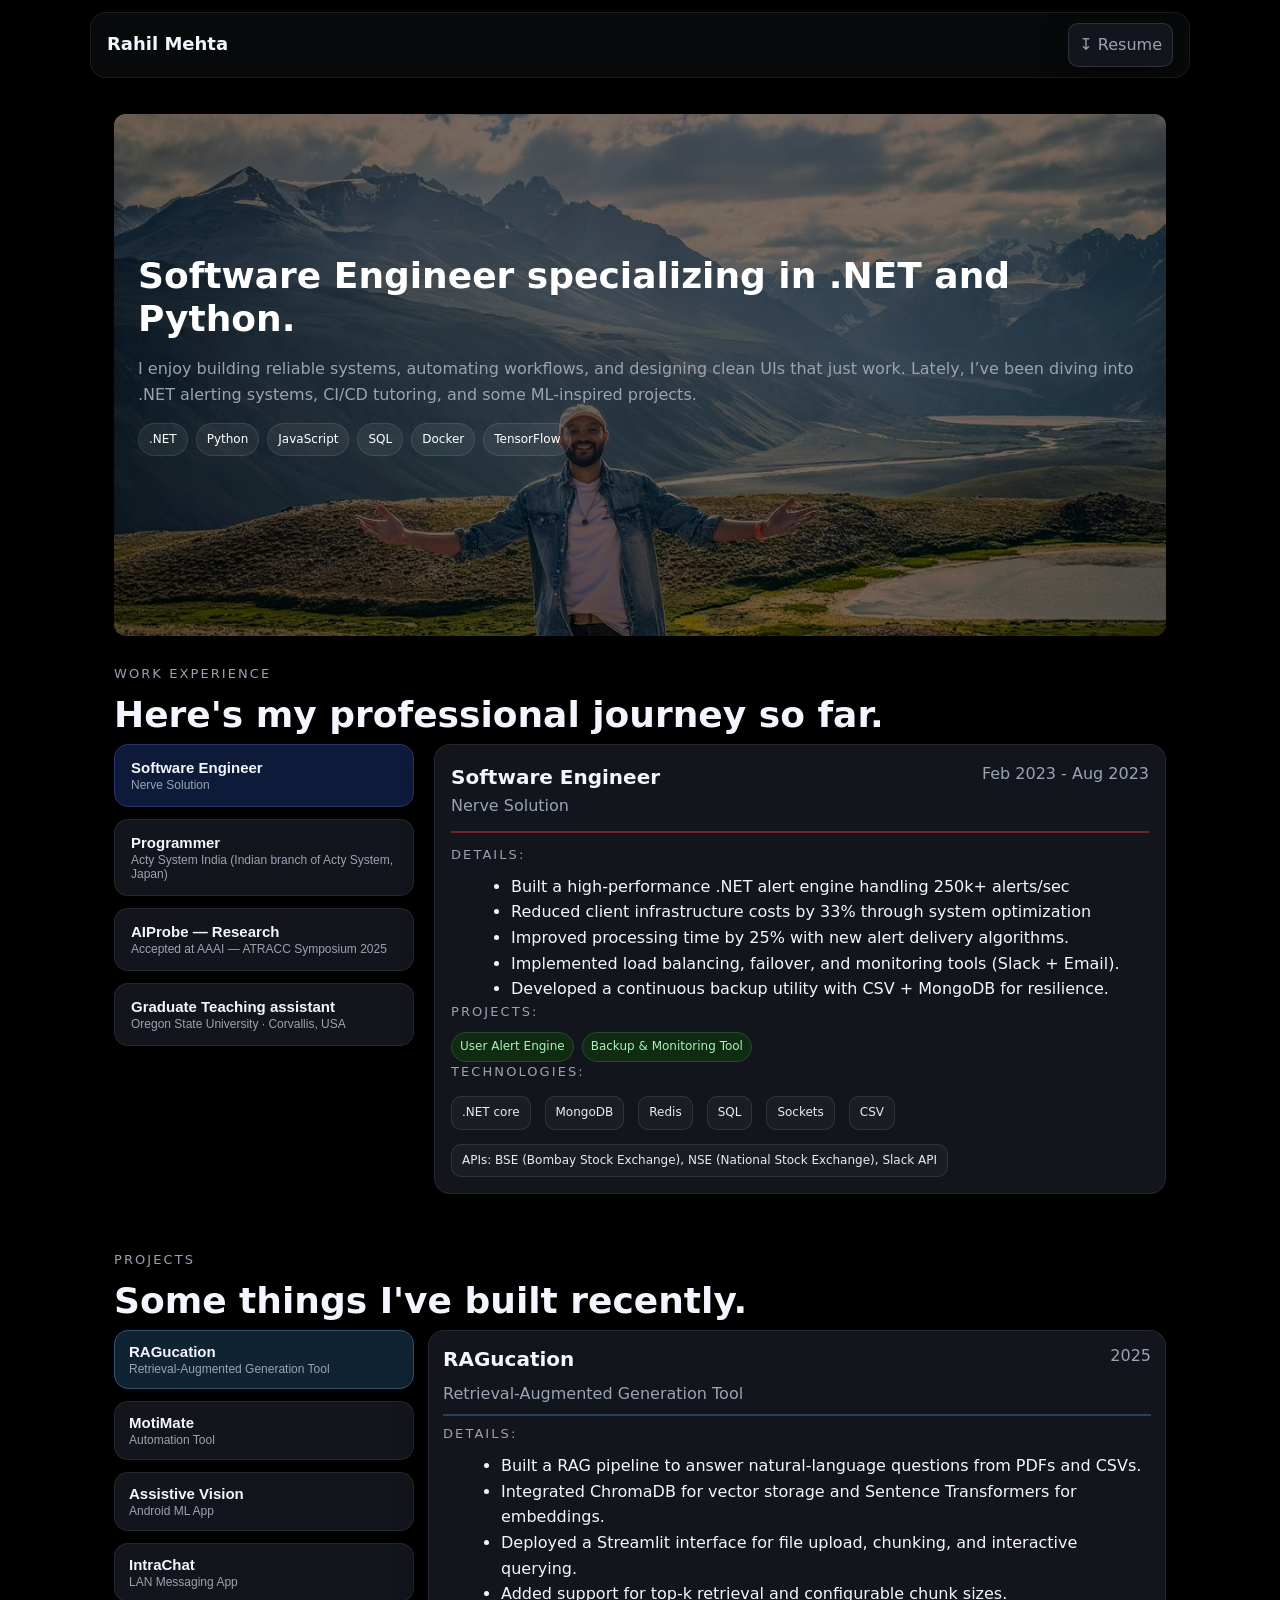
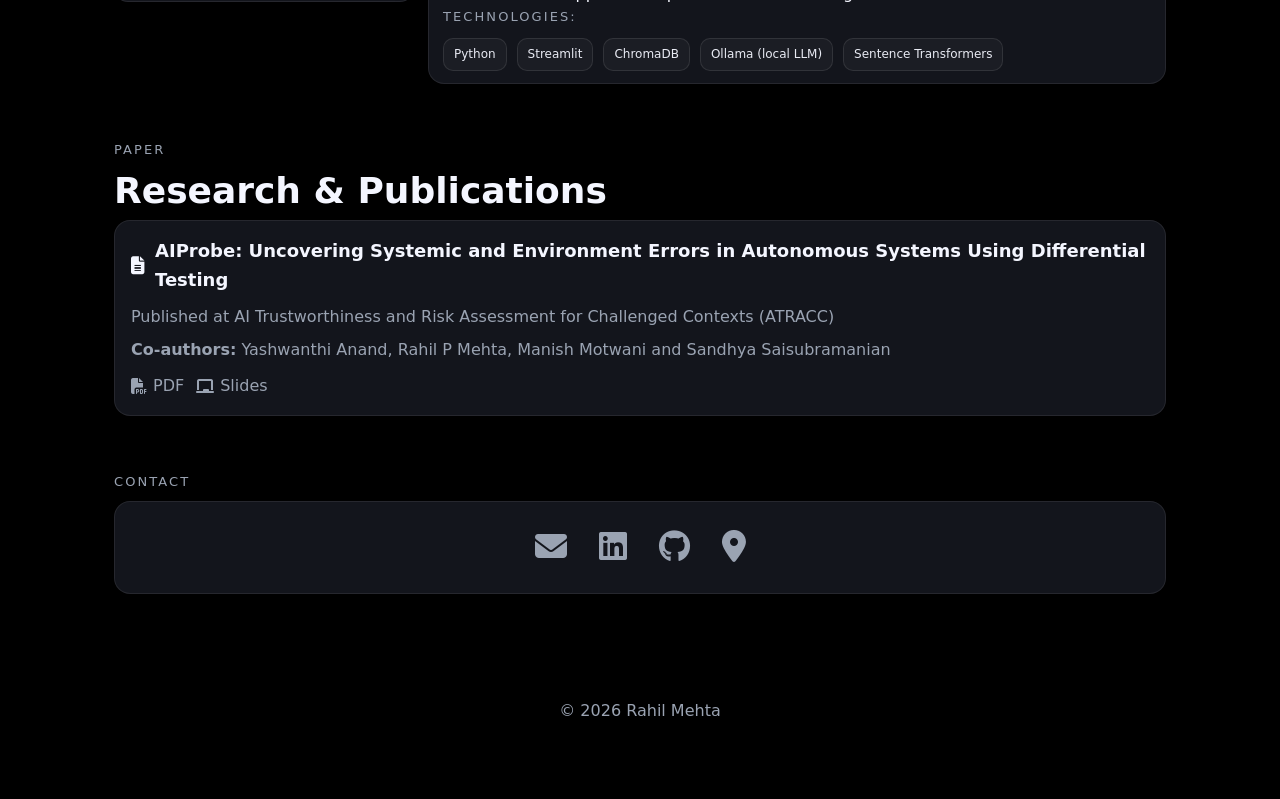
==== index.html @ 11e04810 "initial commit" ====
<!doctype html>
<html lang="en">
<head>
    <meta charset="utf-8" />
    <meta name="viewport" content="width=device-width, initial-scale=1" />
    <title>Rahil Mehta — Portfolio</title>
    <meta name="color-scheme" content="light dark" />
    <link rel="stylesheet" href="styles.css" />
    <link rel="stylesheet" href="https://cdnjs.cloudflare.com/ajax/libs/font-awesome/6.5.0/css/all.min.css">
</head>
<body>
<header class="site-header">
    <nav class="nav wrap">
        <h1 class="logo">Rahil Mehta</h1>
        <div class="spacer"></div>
        <a class="btn" id="resumeBtn" href="#">↧ Resume</a>
    </nav>
</header>

<main class="wrap">

    <section id="about" class="section hero-bg">
        <div class="overlay"></div>
        <div class="about">
            <h2 class="h2">Software Engineer specializing in .NET and Python.</h2>
            <p class="muted">I enjoy building reliable systems, automating workflows, and designing clean UIs that just work. Lately, I’ve been diving into .NET alerting systems, CI/CD tutoring, and some ML-inspired projects.</p>
            <div class="chips">
                <span class="chip">.NET</span>
                <span class="chip">Python</span>
                <span class="chip">JavaScript</span>
                <span class="chip">SQL</span><span class="chip">Docker</span><span class="chip">TensorFlow</span>
            </div>
        </div>
    </section>

    <!-- Experience -->
    <section id="experience" class="section">
        <p class="eyebrow">Work Experience</p>
        <h2 class="h2">Here's my professional journey so far.</h2>
        <div class="xp-layout">
            <aside class="xp-list" id="xpList"></aside>
            <article class="xp-detail card" id="xpDetail"></article>
        </div>
    </section>

    <!-- Projects -->
    <section id="projects" class="section">
        <p class="eyebrow">Projects</p>
        <h2 class="h2">Some things I've built recently.</h2>
        <div class="xp-layout">
            <aside class="xp-list" id="projList"></aside>
            <article class="xp-detail card" id="projDetail"></article>
        </div>
    </section>

    <!-- Contact -->
    <section id="paper" class="section">
        <p class="eyebrow">Paper</p>
        <h2 class="h2">Research & Publications</h2>

        <div class="card paper-list">
            <div class="paper-item">
                <h3 class="paper-title">
                    <i class="fa-solid fa-file-lines"></i>
                    AIProbe: Uncovering Systemic and Environment Errors in Autonomous Systems Using Differential Testing
                </h3>
                <p class="muted">
                    Published at AI Trustworthiness and Risk Assessment for Challenged Contexts (ATRACC)
                </p>
                <p class="muted">
                    <strong>Co-authors:</strong> Yashwanthi Anand, Rahil P Mehta, Manish Motwani and Sandhya Saisubramanian
                </p>
                <div class="paper-links">
                    <a href="" target="_blank" class="paper-link">
                        <i class="fa-solid fa-file-pdf"></i> PDF
                    </a>
                    <a href="" target="_blank" class="paper-link">
                        <i class="fa-solid fa-chalkboard"></i> Slides
                    </a>
                </div>
            </div>
        </div>
    </section>
    <section id="contact" class="section">
        <p class="eyebrow">Contact</p>
        <div class="card contact-icons">
            <a href="mailto:Rahilmehta24@hotmail.com" class="contact-icon email" target="_blank">
                <i class="fa-solid fa-envelope"></i>
            </a>
            <a href="https://www.linkedin.com/in/Mehta-Rahil" class="contact-icon linkedin" target="_blank" rel="noreferrer">
                <i class="fa-brands fa-linkedin"></i>
            </a>
            <a href="https://github.com/Karma-Yogi-Rahil" class="contact-icon github" target="_blank" rel="noreferrer">
                <i class="fa-brands fa-github"></i>
            </a>
            <span class="contact-icon location">
      <i class="fa-solid fa-location-dot"></i>
    </span>
        </div>
    </section>
</main>

<footer class="site-footer">
    <p>© <span id="year"></span> Rahil Mehta</p>
</footer>

<script src="app.js"></script>
</body>
</html>
---- styles.css ----
:root {
    --bg: #0b0c0f;
    --panel: #13151c;
    --soft: #0f1117;
    --ink: #f4f6ff;
    --muted: #9aa3b2;
    --accent: #4f7cff;
    --ring: rgba(79,124,255,.35);
    --radius: 16px;
    --shadow: 0 10px 30px rgba(0,0,0,.35);
    --maxw: 1100px;
}

* { box-sizing: border-box; }
html, body { height: 100%; }

body {
    margin: 0;
    font: 16px/1.6 system-ui, -apple-system, Segoe UI, Roboto, Ubuntu, Cantarell, Noto Sans, sans-serif;
    color: var(--ink);
    background: #000;
}

.wrap { max-width: var(--maxw); margin: 0 auto; padding: 24px; }

.site-header {
    position: sticky;
    top: 0;
    z-index: 50;
    backdrop-filter: blur(8px);

    background: rgba(11,12,15,0.75);
    border: 1px solid rgba(255,255,255,0.08);
    border-radius: var(--radius);
    max-width: var(--maxw);
    margin: 12px auto;
    box-shadow: 0 6px 20px rgba(0,0,0,0.3);
}
.nav { display: flex; align-items: center; gap: 16px; padding: 10px 16px; }
.logo { margin: 0; font-size: 18px; }
.nav a {
    color: var(--muted);
    text-decoration: none;
    padding: 8px 10px;
    border-radius: 10px;
}
.nav a:hover { background: rgba(255,255,255,.06); color: var(--ink); }
.btn {
    background: var(--panel);
    color: var(--ink);
    border: 1px solid rgba(255,255,255,.12);
    padding: 8px 12px;
    border-radius: 12px;
    box-shadow: var(--shadow);
}
.btn:focus { outline: none; box-shadow: 0 0 0 4px var(--ring); }
.spacer { flex: 1; }


.section { padding: 28px 0; }
.eyebrow {
    letter-spacing: .16em;
    text-transform: uppercase;
    color: var(--muted);
    font-size: 13px;
    margin: 0 0 8px;
}
.h2 { font-size: clamp(24px,4vw,36px); line-height: 1.2; margin: 0 0 8px; }
.muted { color: var(--muted); }


.card {
    background: var(--panel);
    border: 1px solid rgba(255,255,255,.08);
    border-radius: var(--radius);
    box-shadow: var(--shadow);
    padding: 16px;
}
.chips { display: flex; gap: 8px; flex-wrap: wrap; margin-top: 10px; }
.chip {
    font-size: 12px;
    padding: 6px 10px;
    border-radius: 999px;
    background: rgba(255,255,255,.06);
    border: 1px solid rgba(255,255,255,.10);
}


.xp-layout {
    display: grid;
    grid-template-columns: 300px 1fr;
    gap: 20px;
    align-items: start;
}
@media (max-width: 900px) { .xp-layout { grid-template-columns: 1fr; } }

.xp-list { display: flex; flex-direction: column; gap: 12px; }
.xp-item {
    padding: 14px 16px;
    border-radius: 14px;
    background: var(--panel);
    border: 1px solid rgba(255,255,255,.08);
    color: var(--ink);
    text-align: left;
    cursor: pointer;
}
.xp-item:hover { background: #171924; }
.xp-item.active { background: #0e1a3a; border-color: #223869; }
.xp-item h4 { margin: 0 0 2px; font-size: 15px; }
.xp-item .sub { color: var(--muted); font-size: 12px; }

.xp-detail { min-height: 320px; }
.xp-detail .header { display: flex; align-items: flex-start; }
.xp-detail .title { font-size: 20px; margin: 0; }
.xp-detail .meta { margin-left: auto; color: var(--muted); }
.hr { height: 2px; background: #9d2b2b; margin: 12px 0; opacity: .7; }

ul.tight { margin: 8px 0 0 20px; }
.badges { display: flex; gap: 8px; flex-wrap: wrap; margin-top: 10px; }
.badge {
    font-size: 12px;
    padding: 4px 8px;
    border-radius: 999px;
    background: #0f2b11;
    color: #a9f3b4;
    border: 1px solid #284b30;
}
.techs { display: flex; gap: 14px; flex-wrap: wrap; margin-top: 14px; opacity: .95; }
.tech {
    font-size: 12px;
    padding: 6px 10px;
    border-radius: 10px;
    border: 1px solid rgba(255,255,255,.1);
    background: rgba(255,255,255,.04);
}

#projects .xp-item.active { background: #102332; border-color: #29577a; }
#projects .hr { background: #29577a; }


.hero-bg {
    position: relative;
    background: url("img/about.jpeg") center top / cover no-repeat;
    color: #fff;
    border-radius: 12px;
    overflow: hidden;


    padding: 140px 24px 180px;
}


.hero-bg .overlay {
    content: "";
    position: absolute;
    inset: 0;
    background: rgba(0,0,0,0.55);
    z-index: 0;
}
.hero-bg .about,
.hero-bg .about-grid,
.hero-bg .bio { position: relative; z-index: 1; }
.hero-bg::before { background: rgba(0,0,0,0.35); }

.about-grid {
    display: grid;
    gap: 24px;
    align-items: center;
    grid-template-columns: 160px 1fr;
}
@media (max-width: 820px) { .about-grid { grid-template-columns: 1fr; } }

.headshot {
    width: 160px; height: 160px; object-fit: cover;
    border-radius: 20px;
    border: 1px solid rgba(255,255,255,.18);
    box-shadow: 0 12px 30px rgba(0,0,0,.35);
    background: rgba(0,0,0,.2);
}

.site-footer { padding: 36px 24px 60px; text-align: center; color: var(--muted); }

.contact-card p {
    display: flex;
    align-items: center;
    gap: 10px;
    margin: 8px 0;
}

.contact-card i {
    color: var(--accent);
    font-size: 18px;
    width: 22px;
    text-align: center;
}



.contact-icons {
    display: flex;
    justify-content: center;
    gap: 32px;
    padding: 20px;
}

.contact-icon {
    font-size: 32px;
    color: var(--muted);
    transition: color 0.3s ease, transform 0.2s ease;
}

.contact-icon:hover {
    transform: translateY(-4px);
}


.contact-icon.email:hover { color: #fa6c08; }
.contact-icon.linkedin:hover { color: #0a66c2; }
.contact-icon.github:hover { color: #fff; }
.contact-icon.location:hover { color: #ff5252; }


.paper-list {
    display: flex;
    flex-direction: column;
    gap: 20px;
    padding: 20px;
}

.paper-item {
    display: flex;
    flex-direction: column;
    gap: 8px;
}

.paper-title {
    font-size: 18px;
    margin: 0;
    display: flex;
    align-items: center;
    gap: 10px;
}

.paper-links {
    display: flex;
    gap: 16px;
    margin-top: 6px;
}

.paper-link {
    display: flex;
    align-items: center;
    gap: 6px;
    color: var(--muted);
    text-decoration: none;
    transition: color 0.3s ease;
}

.paper-link:hover {
    color: var(--accent);
}
#projects .xp-layout { gap: 14px; }

#projects .xp-detail {
    min-height: unset;
}

#projects .xp-detail.card {
    padding: 12px 14px;
}

#projects .xp-detail .header {
    margin-bottom: 6px;
}

#projects .hr {
    margin: 8px 0;
}

#projects ul.tight {
    margin: 6px 0 0 18px;
}

#projects .techs {
    margin-top: 10px;
    gap: 10px;
}

#projects .badges {
    margin-top: 8px;
    gap: 6px;
}

#projects .xp-item {
    padding: 12px 14px;
}


.paper-list {
    padding: 16px;
    gap: 12px;
}

.paper-item {
    gap: 6px;
}

.paper-title {
    font-size: 18px;
    margin: 0 0 4px 0;
}

.paper-item p {
    margin: 2px 0;
    line-height: 1.4;
}

.paper-links {
    margin-top: 4px;
    gap: 12px;
}
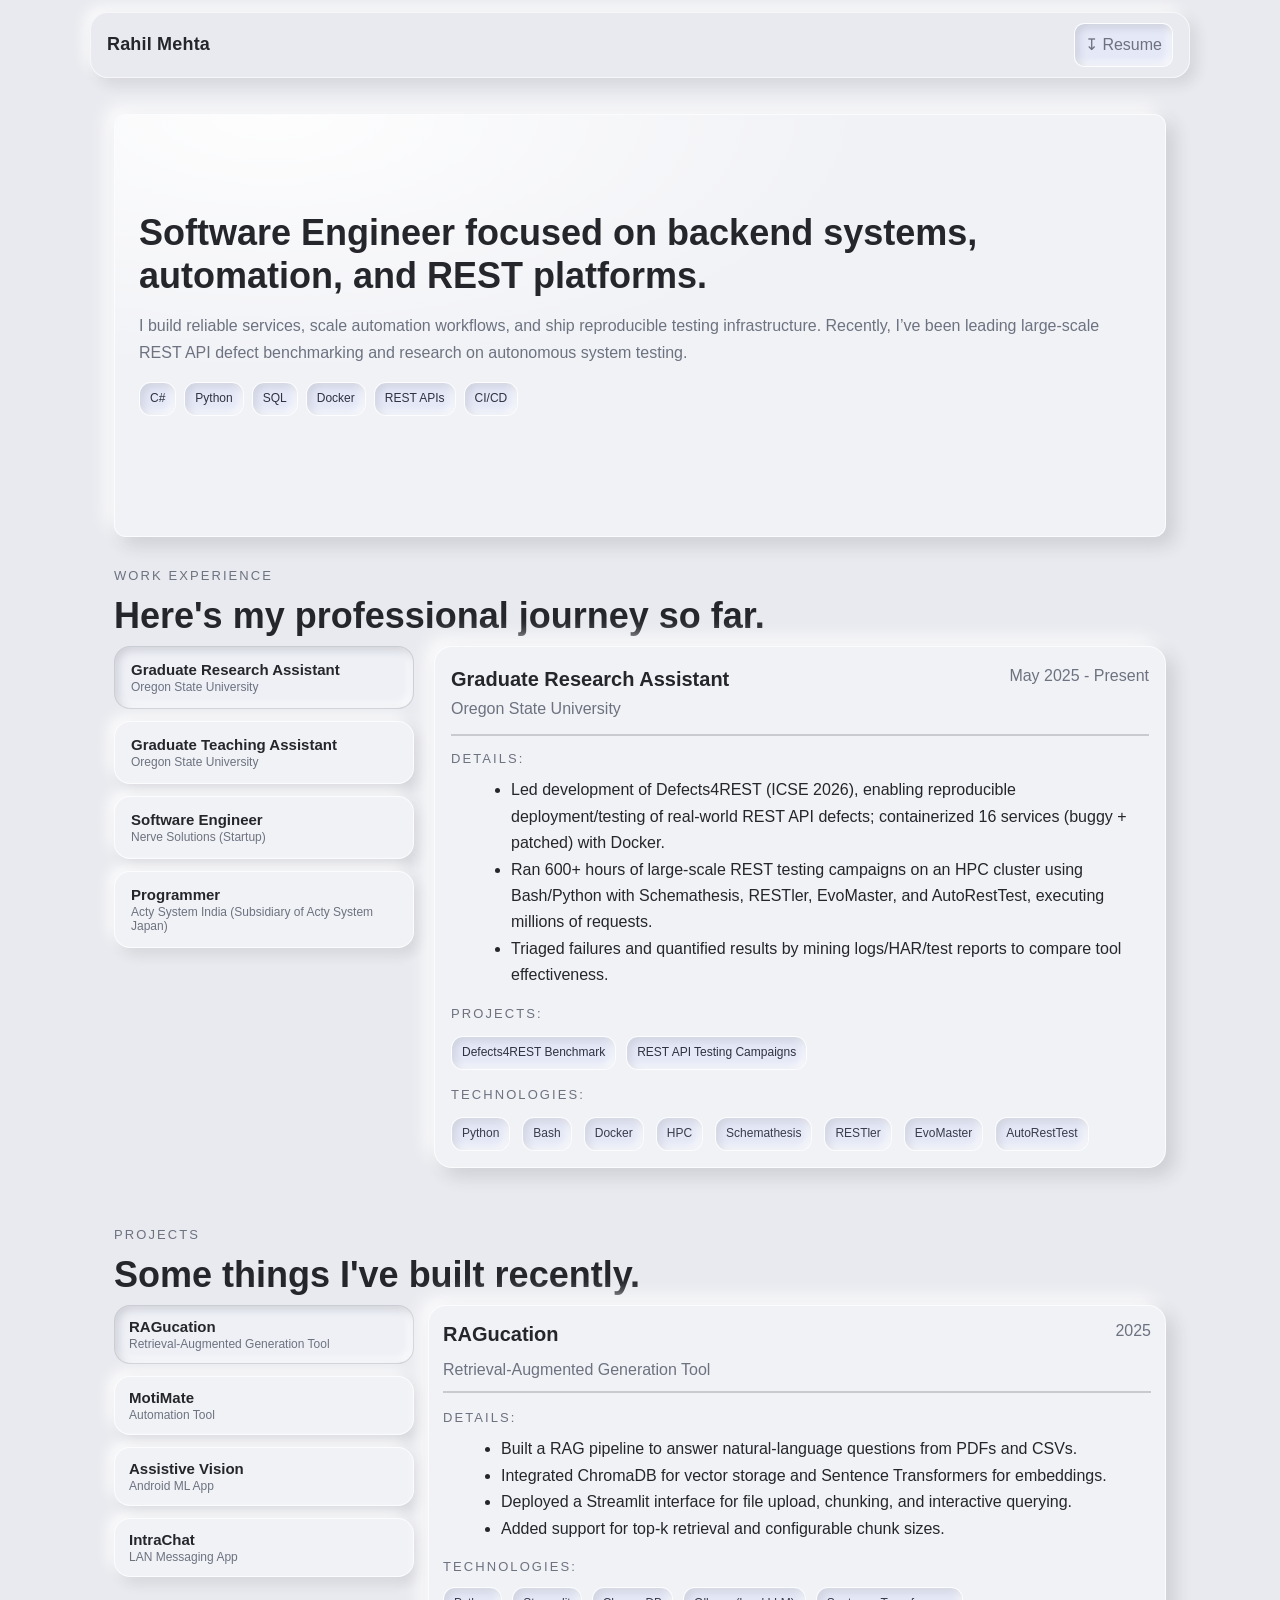
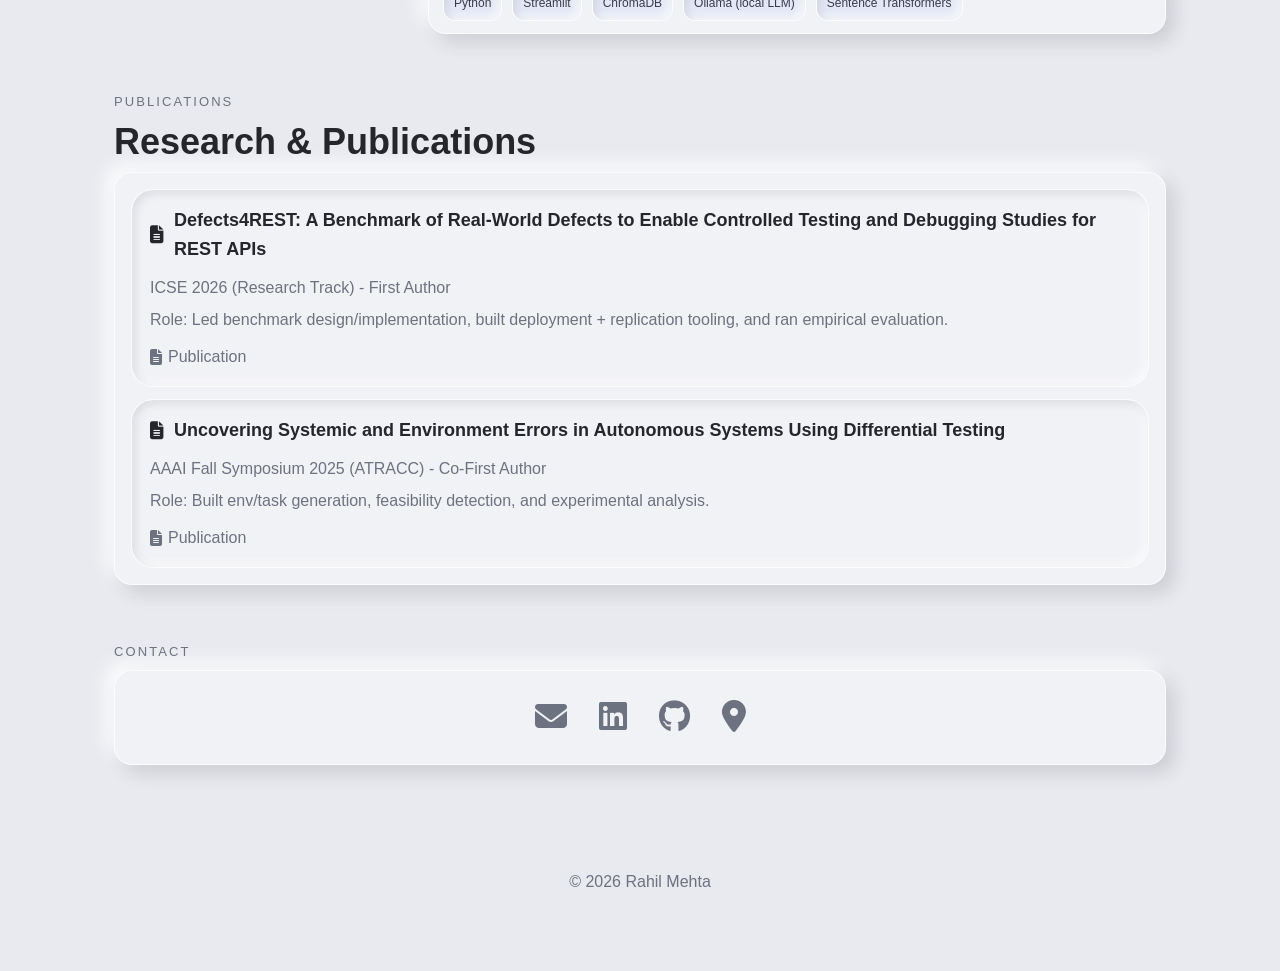
==== commit 03c862a5: "updated the ui" ====
--- a/index.html
+++ b/index.html
@@ -4,7 +4,7 @@
     <meta charset="utf-8" />
     <meta name="viewport" content="width=device-width, initial-scale=1" />
     <title>Rahil Mehta — Portfolio</title>
-    <meta name="color-scheme" content="light dark" />
+    <meta name="color-scheme" content="light" />
     <link rel="stylesheet" href="styles.css" />
     <link rel="stylesheet" href="https://cdnjs.cloudflare.com/ajax/libs/font-awesome/6.5.0/css/all.min.css">
 </head>
@@ -22,13 +22,15 @@
     <section id="about" class="section hero-bg">
         <div class="overlay"></div>
         <div class="about">
-            <h2 class="h2">Software Engineer specializing in .NET and Python.</h2>
-            <p class="muted">I enjoy building reliable systems, automating workflows, and designing clean UIs that just work. Lately, I’ve been diving into .NET alerting systems, CI/CD tutoring, and some ML-inspired projects.</p>
+            <h2 class="h2">Software Engineer focused on backend systems, automation, and REST platforms.</h2>
+            <p class="muted">I build reliable services, scale automation workflows, and ship reproducible testing infrastructure. Recently, I’ve been leading large-scale REST API defect benchmarking and research on autonomous system testing.</p>
             <div class="chips">
-                <span class="chip">.NET</span>
+                <span class="chip">C#</span>
                 <span class="chip">Python</span>
-                <span class="chip">JavaScript</span>
-                <span class="chip">SQL</span><span class="chip">Docker</span><span class="chip">TensorFlow</span>
+                <span class="chip">SQL</span>
+                <span class="chip">Docker</span>
+                <span class="chip">REST APIs</span>
+                <span class="chip">CI/CD</span>
             </div>
         </div>
     </section>
@@ -55,27 +57,33 @@
 
     <!-- Contact -->
     <section id="paper" class="section">
-        <p class="eyebrow">Paper</p>
+        <p class="eyebrow">Publications</p>
         <h2 class="h2">Research & Publications</h2>
 
         <div class="card paper-list">
             <div class="paper-item">
                 <h3 class="paper-title">
                     <i class="fa-solid fa-file-lines"></i>
-                    AIProbe: Uncovering Systemic and Environment Errors in Autonomous Systems Using Differential Testing
+                    Defects4REST: A Benchmark of Real-World Defects to Enable Controlled Testing and Debugging Studies for REST APIs
                 </h3>
-                <p class="muted">
-                    Published at AI Trustworthiness and Risk Assessment for Challenged Contexts (ATRACC)
-                </p>
-                <p class="muted">
-                    <strong>Co-authors:</strong> Yashwanthi Anand, Rahil P Mehta, Manish Motwani and Sandhya Saisubramanian
-                </p>
+                <p class="muted">ICSE 2026 (Research Track) - First Author</p>
+                <p class="muted">Role: Led benchmark design/implementation, built deployment + replication tooling, and ran empirical evaluation.</p>
                 <div class="paper-links">
-                    <a href="" target="_blank" class="paper-link">
-                        <i class="fa-solid fa-file-pdf"></i> PDF
+                    <a href="https://conf.researchr.org/details/icse-2026/icse-2026-research-track/259/Defects4REST-A-Benchmark-of-Real-World-Defects-to-Enable-Controlled-Testing-and-Debu" target="_blank" class="paper-link" rel="noreferrer">
+                        <i class="fa-solid fa-file-lines"></i> Publication
                     </a>
-                    <a href="" target="_blank" class="paper-link">
-                        <i class="fa-solid fa-chalkboard"></i> Slides
+                </div>
+            </div>
+            <div class="paper-item">
+                <h3 class="paper-title">
+                    <i class="fa-solid fa-file-lines"></i>
+                    Uncovering Systemic and Environment Errors in Autonomous Systems Using Differential Testing
+                </h3>
+                <p class="muted">AAAI Fall Symposium 2025 (ATRACC) - Co-First Author</p>
+                <p class="muted">Role: Built env/task generation, feasibility detection, and experimental analysis.</p>
+                <div class="paper-links">
+                    <a href="https://ojs.aaai.org/index.php/AAAI-SS/article/view/36877" target="_blank" class="paper-link" rel="noreferrer">
+                        <i class="fa-solid fa-file-lines"></i> Publication
                     </a>
                 </div>
             </div>
@@ -84,13 +92,13 @@
     <section id="contact" class="section">
         <p class="eyebrow">Contact</p>
         <div class="card contact-icons">
-            <a href="mailto:Rahilmehta24@hotmail.com" class="contact-icon email" target="_blank">
+            <a href="mailto:rahilpiyushmehta@hotmail.com" class="contact-icon email" target="_blank">
                 <i class="fa-solid fa-envelope"></i>
             </a>
             <a href="https://www.linkedin.com/in/Mehta-Rahil" class="contact-icon linkedin" target="_blank" rel="noreferrer">
                 <i class="fa-brands fa-linkedin"></i>
             </a>
-            <a href="https://github.com/Karma-Yogi-Rahil" class="contact-icon github" target="_blank" rel="noreferrer">
+            <a href="https://github.com/rahilmehta-dev" class="contact-icon github" target="_blank" rel="noreferrer">
                 <i class="fa-brands fa-github"></i>
             </a>
             <span class="contact-icon location">
@@ -106,4 +114,4 @@
 
 <script src="app.js"></script>
 </body>
-</html>+</html>
--- a/styles.css
+++ b/styles.css
@@ -1,15 +1,17 @@
 
 :root {
-    --bg: #0b0c0f;
-    --panel: #13151c;
-    --soft: #0f1117;
-    --ink: #f4f6ff;
-    --muted: #9aa3b2;
-    --accent: #4f7cff;
-    --ring: rgba(79,124,255,.35);
-    --radius: 16px;
-    --shadow: 0 10px 30px rgba(0,0,0,.35);
+    --bg: #e9eaef;
+    --panel: #f1f2f6;
+    --soft: #e3e5ec;
+    --ink: #25262b;
+    --muted: #6d7280;
+    --accent: #3e4451;
+    --ring: rgba(62,68,81,.2);
+    --radius: 18px;
+    --shadow: 8px 8px 18px rgba(47,51,61,.16), -8px -8px 18px rgba(255,255,255,.9);
     --maxw: 1100px;
+    --pill-bg: #e4e8f7;
+    --pill-ink: #2f3240;
 }
 
 * { box-sizing: border-box; }
@@ -17,9 +19,9 @@
 
 body {
     margin: 0;
-    font: 16px/1.6 system-ui, -apple-system, Segoe UI, Roboto, Ubuntu, Cantarell, Noto Sans, sans-serif;
+    font: 16px/1.65 -apple-system, BlinkMacSystemFont, "SF Pro Text", "SF Pro Display", "Helvetica Neue", Arial, sans-serif;
     color: var(--ink);
-    background: #000;
+    background: var(--bg);
 }
 
 .wrap { max-width: var(--maxw); margin: 0 auto; padding: 24px; }
@@ -28,31 +30,30 @@
     position: sticky;
     top: 0;
     z-index: 50;
-    backdrop-filter: blur(8px);
-
-    background: rgba(11,12,15,0.75);
-    border: 1px solid rgba(255,255,255,0.08);
+    backdrop-filter: blur(6px);
+    background: rgba(233,234,239,0.85);
+    border: 1px solid rgba(255,255,255,.6);
     border-radius: var(--radius);
     max-width: var(--maxw);
     margin: 12px auto;
-    box-shadow: 0 6px 20px rgba(0,0,0,0.3);
+    box-shadow: 6px 6px 14px rgba(47,51,61,.12), -6px -6px 14px rgba(255,255,255,.8);
 }
 .nav { display: flex; align-items: center; gap: 16px; padding: 10px 16px; }
-.logo { margin: 0; font-size: 18px; }
+.logo { margin: 0; font-size: 18px; letter-spacing: .01em; }
 .nav a {
     color: var(--muted);
     text-decoration: none;
     padding: 8px 10px;
     border-radius: 10px;
 }
-.nav a:hover { background: rgba(255,255,255,.06); color: var(--ink); }
+.nav a:hover { background: rgba(255,255,255,.6); color: var(--ink); }
 .btn {
-    background: var(--panel);
-    color: var(--ink);
-    border: 1px solid rgba(255,255,255,.12);
+    background: var(--pill-bg);
+    color: var(--pill-ink);
+    border: 1px solid rgba(255,255,255,.9);
     padding: 8px 12px;
-    border-radius: 12px;
-    box-shadow: var(--shadow);
+    border-radius: 999px;
+    box-shadow: inset 3px 3px 8px rgba(47,51,61,.16), inset -3px -3px 8px rgba(255,255,255,.9);
 }
 .btn:focus { outline: none; box-shadow: 0 0 0 4px var(--ring); }
 .spacer { flex: 1; }
@@ -66,13 +67,17 @@
     font-size: 13px;
     margin: 0 0 8px;
 }
-.h2 { font-size: clamp(24px,4vw,36px); line-height: 1.2; margin: 0 0 8px; }
+.h2 {
+    font-size: clamp(24px,4vw,36px);
+    line-height: 1.2;
+    margin: 0 0 8px;
+}
 .muted { color: var(--muted); }
 
 
 .card {
     background: var(--panel);
-    border: 1px solid rgba(255,255,255,.08);
+    border: 1px solid rgba(255,255,255,.75);
     border-radius: var(--radius);
     box-shadow: var(--shadow);
     padding: 16px;
@@ -81,9 +86,11 @@
 .chip {
     font-size: 12px;
     padding: 6px 10px;
-    border-radius: 999px;
-    background: rgba(255,255,255,.06);
-    border: 1px solid rgba(255,255,255,.10);
+    border-radius: 12px;
+    background: var(--pill-bg);
+    color: var(--pill-ink);
+    border: 1px solid rgba(255,255,255,.9);
+    box-shadow: inset 3px 3px 8px rgba(47,51,61,.14), inset -3px -3px 8px rgba(255,255,255,.9);
 }
 
 
@@ -98,15 +105,20 @@
 .xp-list { display: flex; flex-direction: column; gap: 12px; }
 .xp-item {
     padding: 14px 16px;
-    border-radius: 14px;
+    border-radius: 16px;
     background: var(--panel);
-    border: 1px solid rgba(255,255,255,.08);
+    border: 1px solid rgba(255,255,255,.75);
     color: var(--ink);
     text-align: left;
     cursor: pointer;
-}
-.xp-item:hover { background: #171924; }
-.xp-item.active { background: #0e1a3a; border-color: #223869; }
+    box-shadow: 6px 6px 14px rgba(47,51,61,.12), -6px -6px 14px rgba(255,255,255,.85);
+}
+.xp-item:hover { transform: translateY(-1px); }
+.xp-item.active {
+    background: #eef0f6;
+    border-color: rgba(62,68,81,.2);
+    box-shadow: inset 3px 3px 8px rgba(47,51,61,.18), inset -3px -3px 8px rgba(255,255,255,.9);
+}
 .xp-item h4 { margin: 0 0 2px; font-size: 15px; }
 .xp-item .sub { color: var(--muted); font-size: 12px; }
 
@@ -114,40 +126,44 @@
 .xp-detail .header { display: flex; align-items: flex-start; }
 .xp-detail .title { font-size: 20px; margin: 0; }
 .xp-detail .meta { margin-left: auto; color: var(--muted); }
-.hr { height: 2px; background: #9d2b2b; margin: 12px 0; opacity: .7; }
+.hr { height: 2px; background: rgba(62,68,81,.25); margin: 12px 0; opacity: .9; }
 
 ul.tight { margin: 8px 0 0 20px; }
-.badges { display: flex; gap: 8px; flex-wrap: wrap; margin-top: 10px; }
+.xp-detail .eyebrow { margin-top: 14px; }
+.badges { display: flex; gap: 10px; flex-wrap: wrap; margin-top: 12px; }
 .badge {
     font-size: 12px;
-    padding: 4px 8px;
-    border-radius: 999px;
-    background: #0f2b11;
-    color: #a9f3b4;
-    border: 1px solid #284b30;
-}
-.techs { display: flex; gap: 14px; flex-wrap: wrap; margin-top: 14px; opacity: .95; }
+    padding: 6px 10px;
+    border-radius: 12px;
+    background: var(--pill-bg);
+    color: var(--pill-ink);
+    border: 1px solid rgba(255,255,255,.9);
+    box-shadow: inset 3px 3px 8px rgba(47,51,61,.14), inset -3px -3px 8px rgba(255,255,255,.9);
+}
+.techs { display: flex; gap: 12px; flex-wrap: wrap; margin-top: 12px; opacity: .95; }
 .tech {
     font-size: 12px;
     padding: 6px 10px;
-    border-radius: 10px;
-    border: 1px solid rgba(255,255,255,.1);
-    background: rgba(255,255,255,.04);
-}
-
-#projects .xp-item.active { background: #102332; border-color: #29577a; }
-#projects .hr { background: #29577a; }
+    border-radius: 12px;
+    border: 1px solid rgba(255,255,255,.9);
+    background: var(--pill-bg);
+    color: var(--pill-ink);
+    box-shadow: inset 3px 3px 8px rgba(47,51,61,.14), inset -3px -3px 8px rgba(255,255,255,.9);
+}
+
+#projects .xp-item.active { background: #eef0f6; border-color: rgba(62,68,81,.2); }
+#projects .hr { background: rgba(62,68,81,.25); }
 
 
 .hero-bg {
     position: relative;
-    background: url("img/about.jpeg") center top / cover no-repeat;
-    color: #fff;
+    background: var(--panel);
+    color: var(--ink);
     border-radius: 12px;
     overflow: hidden;
-
-
-    padding: 140px 24px 180px;
+    border: 1px solid rgba(255,255,255,.75);
+    padding: 96px 24px 120px;
+    box-shadow: var(--shadow);
 }
 
 
@@ -155,7 +171,7 @@
     content: "";
     position: absolute;
     inset: 0;
-    background: rgba(0,0,0,0.55);
+    background: radial-gradient(600px 260px at 15% 0%, rgba(255,255,255,.9), rgba(255,255,255,0));
     z-index: 0;
 }
 .hero-bg .about,
@@ -174,9 +190,9 @@
 .headshot {
     width: 160px; height: 160px; object-fit: cover;
     border-radius: 20px;
-    border: 1px solid rgba(255,255,255,.18);
-    box-shadow: 0 12px 30px rgba(0,0,0,.35);
-    background: rgba(0,0,0,.2);
+    border: 1px solid rgba(17,17,17,.18);
+    box-shadow: 0 10px 22px rgba(17,17,17,.12);
+    background: rgba(17,17,17,.06);
 }
 
 .site-footer { padding: 36px 24px 60px; text-align: center; color: var(--muted); }
@@ -211,14 +227,14 @@
 }
 
 .contact-icon:hover {
-    transform: translateY(-4px);
-}
-
-
-.contact-icon.email:hover { color: #fa6c08; }
-.contact-icon.linkedin:hover { color: #0a66c2; }
-.contact-icon.github:hover { color: #fff; }
-.contact-icon.location:hover { color: #ff5252; }
+    transform: translateY(-3px);
+}
+
+
+.contact-icon.email:hover { color: #3e4451; }
+.contact-icon.linkedin:hover { color: #3e4451; }
+.contact-icon.github:hover { color: #3e4451; }
+.contact-icon.location:hover { color: #3e4451; }
 
 
 .paper-list {
@@ -232,6 +248,11 @@
     display: flex;
     flex-direction: column;
     gap: 8px;
+    background: var(--panel);
+    border: 1px solid rgba(255,255,255,.8);
+    border-radius: 22px;
+    padding: 16px 18px;
+    box-shadow: inset 3px 3px 10px rgba(47,51,61,.12), inset -3px -3px 10px rgba(255,255,255,.9);
 }
 
 .paper-title {
@@ -258,7 +279,34 @@
 }
 
 .paper-link:hover {
-    color: var(--accent);
+    color: var(--ink);
+}
+
+@keyframes rise {
+    from {
+        opacity: 0;
+        transform: translateY(14px);
+    }
+    to {
+        opacity: 1;
+        transform: translateY(0);
+    }
+}
+
+.section {
+    animation: rise 0.9s cubic-bezier(0.2, 0.85, 0.2, 1) both;
+    will-change: opacity, transform;
+}
+
+.section:nth-of-type(1) { animation-delay: 0.08s; }
+.section:nth-of-type(2) { animation-delay: 0.16s; }
+.section:nth-of-type(3) { animation-delay: 0.24s; }
+.section:nth-of-type(4) { animation-delay: 0.32s; }
+.section:nth-of-type(5) { animation-delay: 0.4s; }
+.section:nth-of-type(6) { animation-delay: 0.48s; }
+
+@media (prefers-reduced-motion: reduce) {
+    * { animation: none !important; transition: none !important; }
 }
 #projects .xp-layout { gap: 14px; }
 
@@ -319,4 +367,4 @@
 .paper-links {
     margin-top: 4px;
     gap: 12px;
-}+}
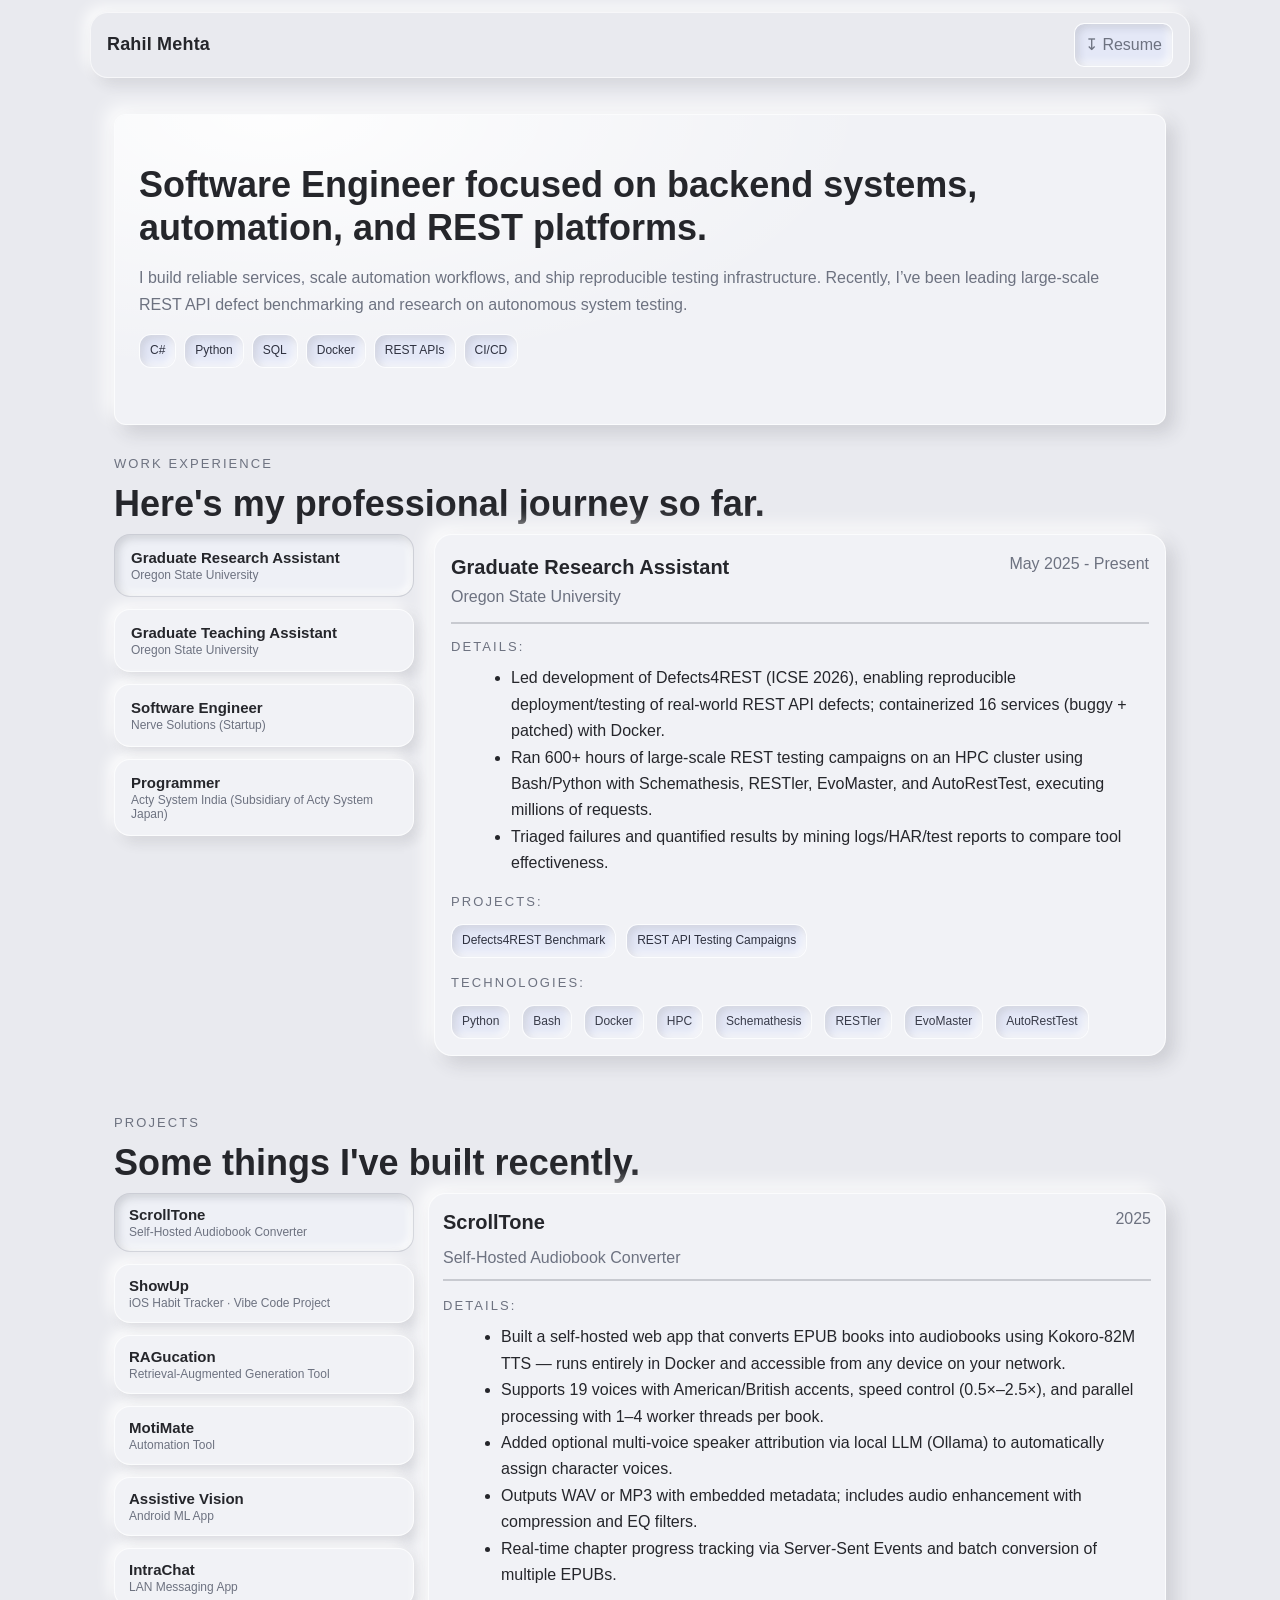
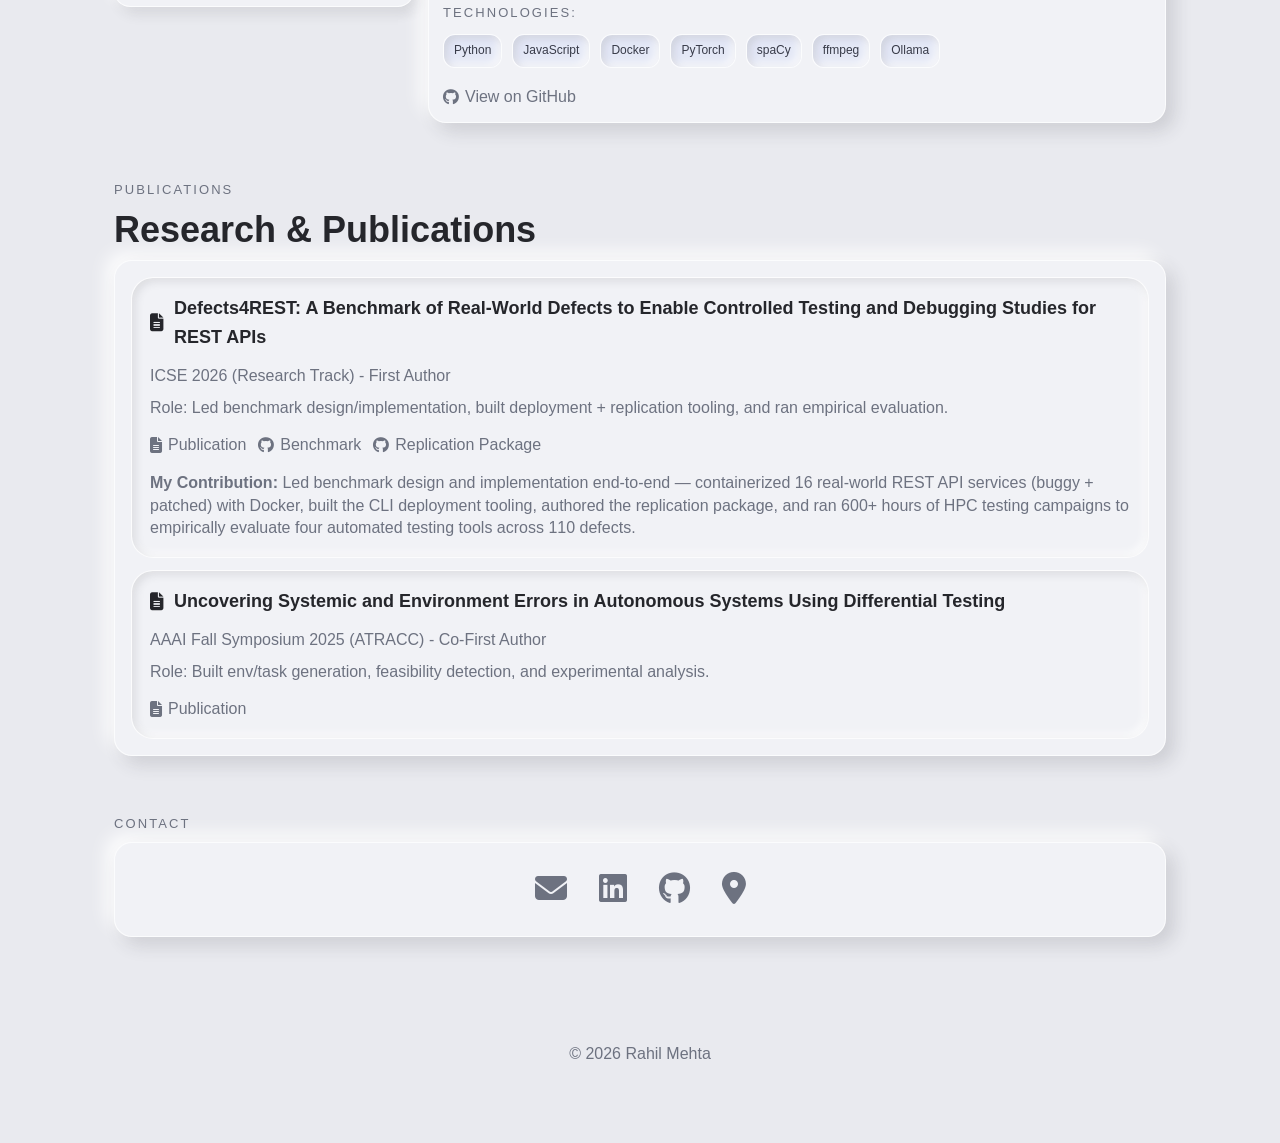
==== commit 1aec2a86: "added new project to portfolio" ====
--- a/index.html
+++ b/index.html
@@ -72,7 +72,14 @@
                     <a href="https://conf.researchr.org/details/icse-2026/icse-2026-research-track/259/Defects4REST-A-Benchmark-of-Real-World-Defects-to-Enable-Controlled-Testing-and-Debu" target="_blank" class="paper-link" rel="noreferrer">
                         <i class="fa-solid fa-file-lines"></i> Publication
                     </a>
+                    <a href="https://github.com/ANSWER-OSU/Defects4REST" target="_blank" class="paper-link" rel="noreferrer">
+                        <i class="fa-brands fa-github"></i> Benchmark
+                    </a>
+                    <a href="https://github.com/ANSWER-OSU/Defects4REST-ReplicationPackage" target="_blank" class="paper-link" rel="noreferrer">
+                        <i class="fa-brands fa-github"></i> Replication Package
+                    </a>
                 </div>
+                <p class="muted" style="margin-top:0.5rem"><strong>My Contribution:</strong> Led benchmark design and implementation end-to-end — containerized 16 real-world REST API services (buggy + patched) with Docker, built the CLI deployment tooling, authored the replication package, and ran 600+ hours of HPC testing campaigns to empirically evaluate four automated testing tools across 110 defects.</p>
             </div>
             <div class="paper-item">
                 <h3 class="paper-title">
--- a/styles.css
+++ b/styles.css
@@ -162,7 +162,7 @@
     border-radius: 12px;
     overflow: hidden;
     border: 1px solid rgba(255,255,255,.75);
-    padding: 96px 24px 120px;
+    padding: 48px 24px 56px;
     box-shadow: var(--shadow);
 }
 
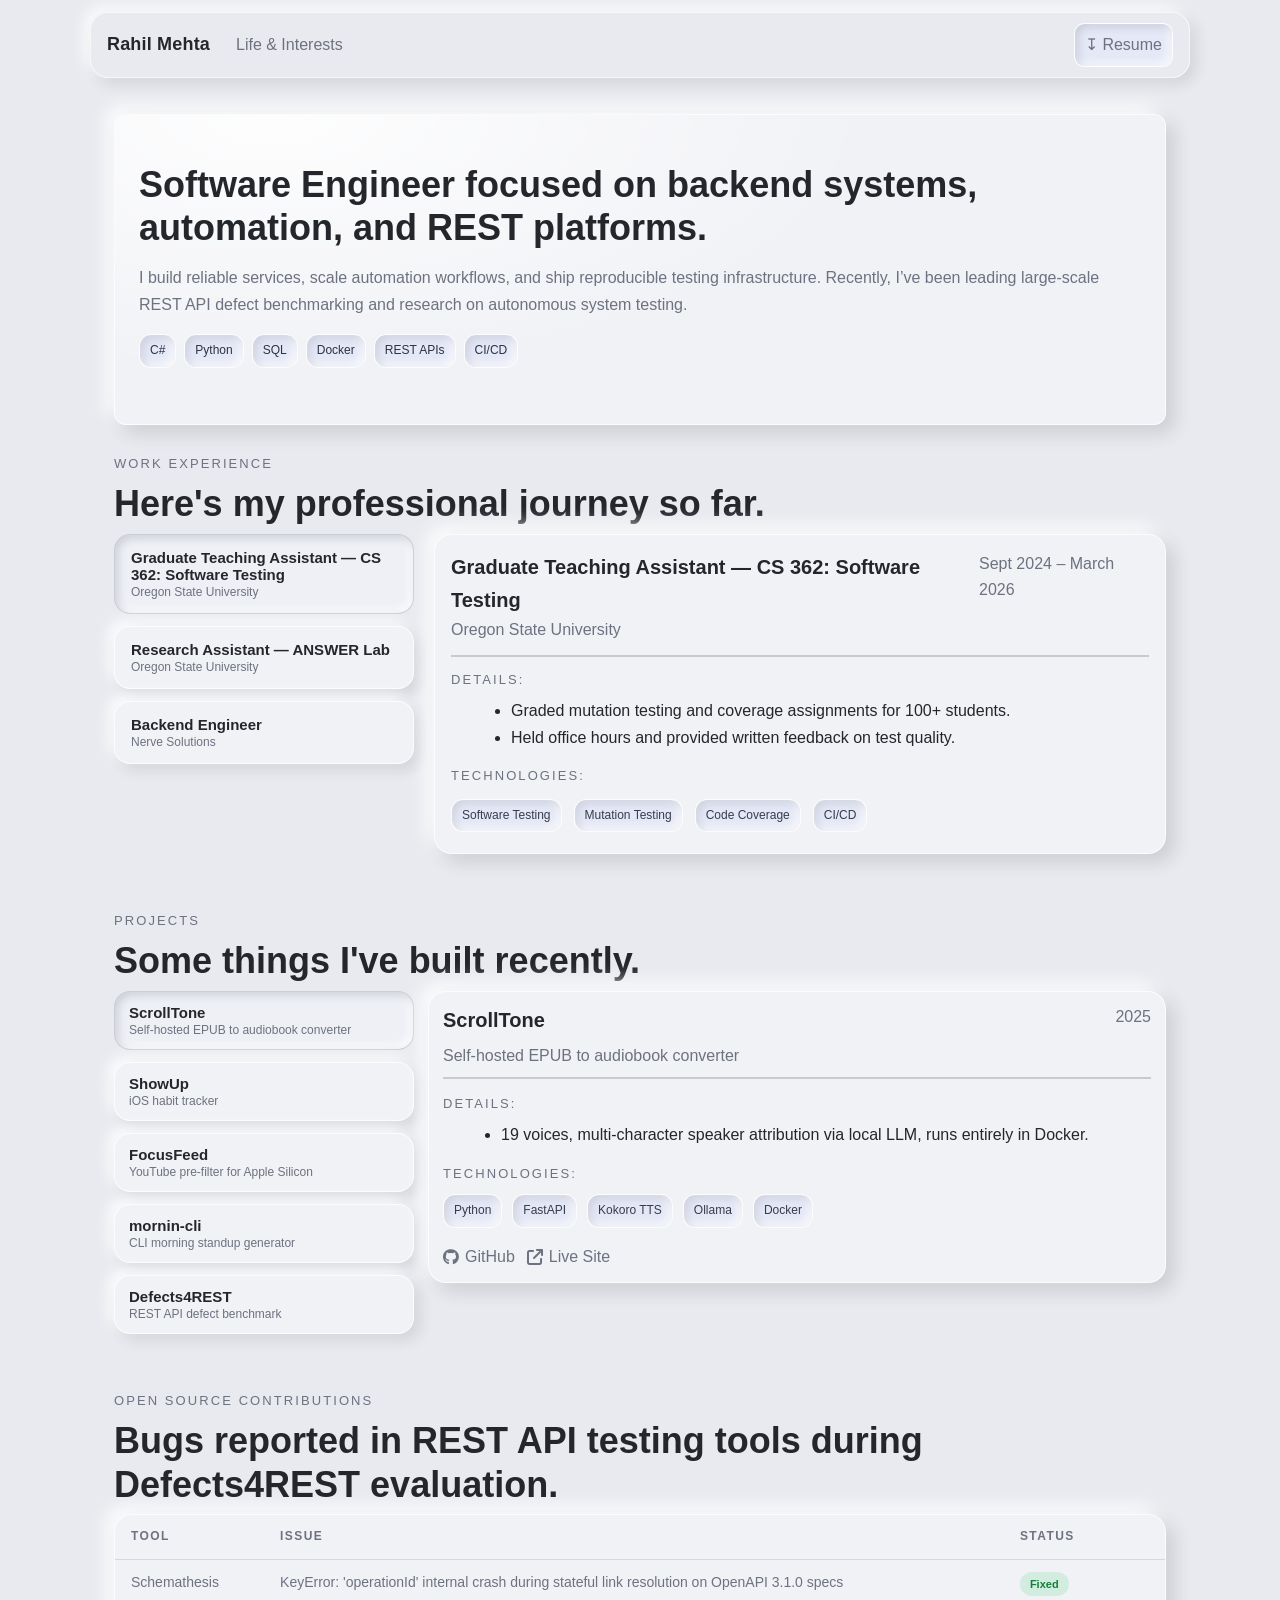
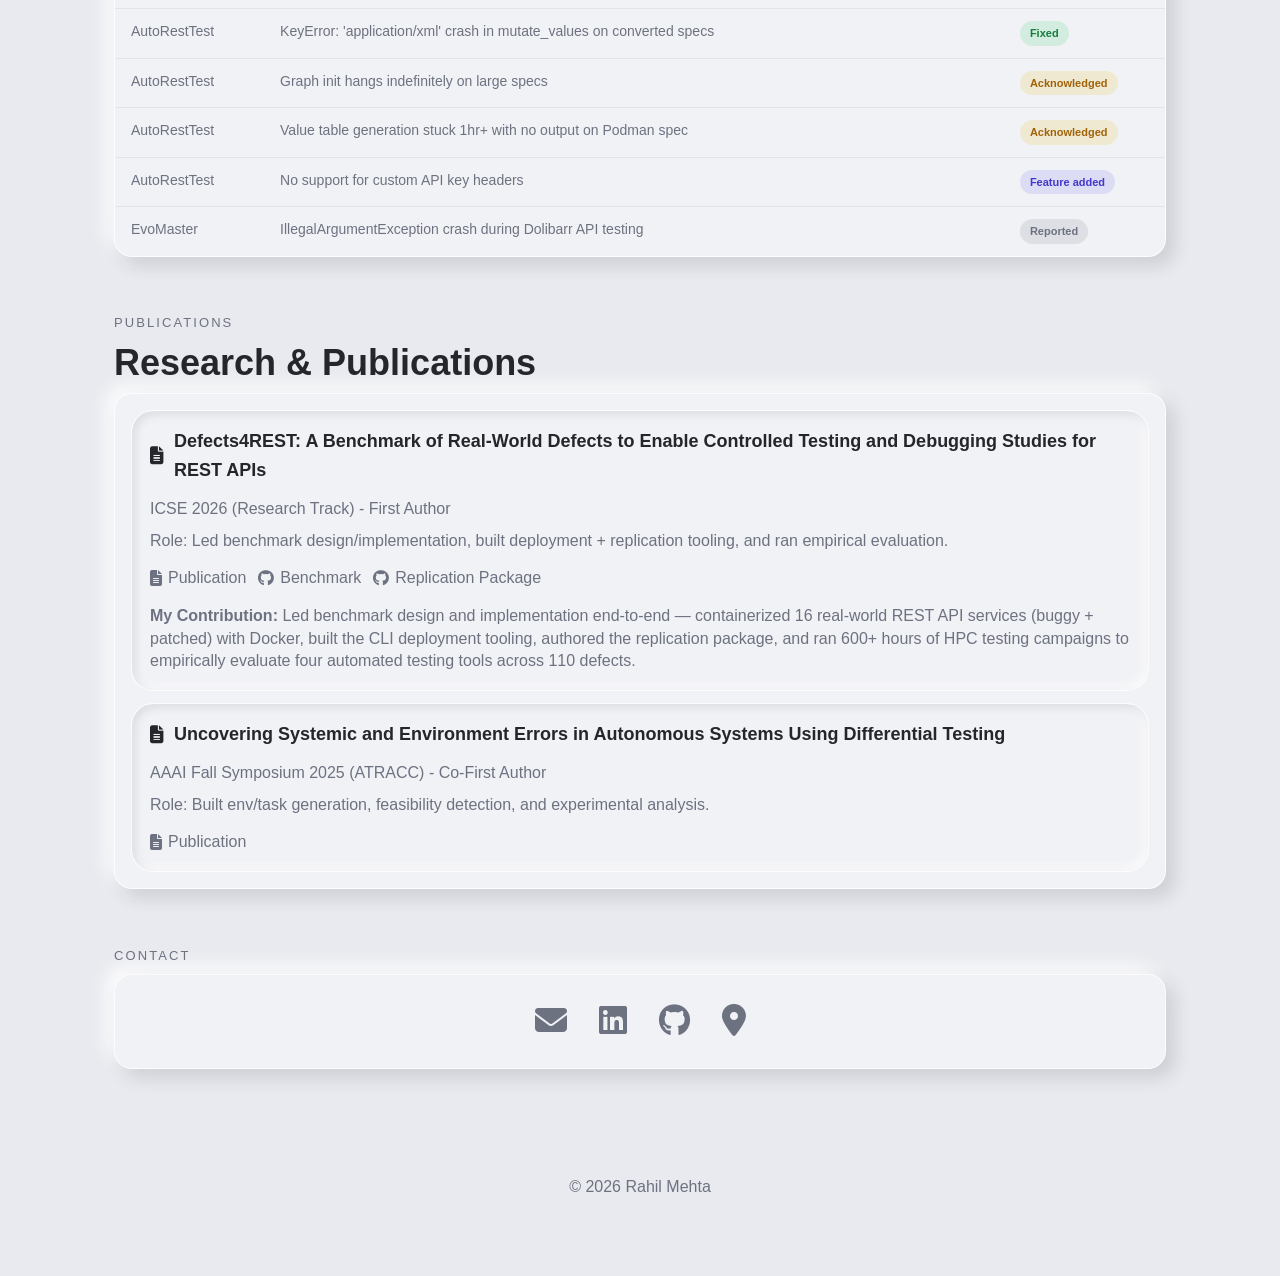
==== commit fed36759: "major portfolio update: experience, projects, OSS contributions, life page - Filled in Work Experien" ====
--- a/index.html
+++ b/index.html
@@ -12,8 +12,9 @@
 <header class="site-header">
     <nav class="nav wrap">
         <h1 class="logo">Rahil Mehta</h1>
+        <a href="life.html">Life & Interests</a>
         <div class="spacer"></div>
-        <a class="btn" id="resumeBtn" href="#">↧ Resume</a>
+        <a class="btn" id="resumeBtn" href="/documents/resume.pdf">↧ Resume</a>
     </nav>
 </header>
 
@@ -52,6 +53,55 @@
         <div class="xp-layout">
             <aside class="xp-list" id="projList"></aside>
             <article class="xp-detail card" id="projDetail"></article>
+        </div>
+    </section>
+
+    <!-- Open Source Contributions -->
+    <section id="oss" class="section">
+        <p class="eyebrow">Open Source Contributions</p>
+        <h2 class="h2">Bugs reported in REST API testing tools during Defects4REST evaluation.</h2>
+        <div class="card oss-table-wrap">
+            <table class="oss-table">
+                <thead>
+                    <tr>
+                        <th>Tool</th>
+                        <th>Issue</th>
+                        <th>Status</th>
+                    </tr>
+                </thead>
+                <tbody>
+                    <tr>
+                        <td><a href="https://github.com/schemathesis/schemathesis" target="_blank" rel="noreferrer" class="paper-link">Schemathesis</a></td>
+                        <td><a href="https://github.com/schemathesis/schemathesis/issues/3377" target="_blank" rel="noreferrer" class="paper-link">KeyError: 'operationId' internal crash during stateful link resolution on OpenAPI 3.1.0 specs</a></td>
+                        <td><span class="status-badge status-fixed">Fixed</span></td>
+                    </tr>
+                    <tr>
+                        <td><a href="https://github.com/selab-gatech/autoresttest" target="_blank" rel="noreferrer" class="paper-link">AutoRestTest</a></td>
+                        <td><a href="https://github.com/selab-gatech/autoresttest/issues/34" target="_blank" rel="noreferrer" class="paper-link">KeyError: 'application/xml' crash in mutate_values on converted specs</a></td>
+                        <td><span class="status-badge status-fixed">Fixed</span></td>
+                    </tr>
+                    <tr>
+                        <td><a href="https://github.com/selab-gatech/autoresttest" target="_blank" rel="noreferrer" class="paper-link">AutoRestTest</a></td>
+                        <td><a href="https://github.com/selab-gatech/autoresttest/issues/36" target="_blank" rel="noreferrer" class="paper-link">Graph init hangs indefinitely on large specs</a></td>
+                        <td><span class="status-badge status-acknowledged">Acknowledged</span></td>
+                    </tr>
+                    <tr>
+                        <td><a href="https://github.com/selab-gatech/autoresttest" target="_blank" rel="noreferrer" class="paper-link">AutoRestTest</a></td>
+                        <td><a href="https://github.com/selab-gatech/autoresttest/issues/31" target="_blank" rel="noreferrer" class="paper-link">Value table generation stuck 1hr+ with no output on Podman spec</a></td>
+                        <td><span class="status-badge status-acknowledged">Acknowledged</span></td>
+                    </tr>
+                    <tr>
+                        <td><a href="https://github.com/selab-gatech/autoresttest" target="_blank" rel="noreferrer" class="paper-link">AutoRestTest</a></td>
+                        <td><a href="https://github.com/selab-gatech/autoresttest/issues/30" target="_blank" rel="noreferrer" class="paper-link">No support for custom API key headers</a></td>
+                        <td><span class="status-badge status-feature">Feature added</span></td>
+                    </tr>
+                    <tr>
+                        <td><a href="https://github.com/WebFuzzing/EvoMaster" target="_blank" rel="noreferrer" class="paper-link">EvoMaster</a></td>
+                        <td><a href="https://github.com/WebFuzzing/EvoMaster/issues/1400" target="_blank" rel="noreferrer" class="paper-link">IllegalArgumentException crash during Dolibarr API testing</a></td>
+                        <td><span class="status-badge status-reported">Reported</span></td>
+                    </tr>
+                </tbody>
+            </table>
         </div>
     </section>
 
--- a/styles.css
+++ b/styles.css
@@ -304,6 +304,7 @@
 .section:nth-of-type(4) { animation-delay: 0.32s; }
 .section:nth-of-type(5) { animation-delay: 0.4s; }
 .section:nth-of-type(6) { animation-delay: 0.48s; }
+.section:nth-of-type(7) { animation-delay: 0.56s; }
 
 @media (prefers-reduced-motion: reduce) {
     * { animation: none !important; transition: none !important; }
@@ -368,3 +369,339 @@
     margin-top: 4px;
     gap: 12px;
 }
+
+/* ── Life & Interests ── */
+.life-tabs {
+    display: flex;
+    gap: 10px;
+    margin-bottom: 20px;
+    flex-wrap: wrap;
+}
+
+.life-tab {
+    display: flex;
+    align-items: center;
+    gap: 7px;
+    padding: 10px 20px;
+    border-radius: 999px;
+    border: 1px solid rgba(255,255,255,.75);
+    background: var(--panel);
+    color: var(--muted);
+    font-size: 14px;
+    font-weight: 500;
+    cursor: pointer;
+    box-shadow: 5px 5px 12px rgba(47,51,61,.12), -5px -5px 12px rgba(255,255,255,.85);
+    transition: color .2s, box-shadow .2s;
+}
+
+.life-tab:hover { color: var(--ink); }
+
+.life-tab.active {
+    color: var(--ink);
+    box-shadow: inset 3px 3px 8px rgba(47,51,61,.18), inset -3px -3px 8px rgba(255,255,255,.9);
+    border-color: rgba(62,68,81,.2);
+}
+
+.life-panel { display: none; }
+.life-panel.active { display: block; }
+
+/* Photos */
+.photo-grid {
+    display: grid;
+    grid-template-columns: repeat(auto-fill, minmax(200px, 1fr));
+    gap: 14px;
+}
+
+.photo-card {
+    border-radius: 16px;
+    overflow: hidden;
+    background: var(--panel);
+    border: 1px solid rgba(255,255,255,.75);
+    box-shadow: var(--shadow);
+    aspect-ratio: 1 / 1;
+    position: relative;
+}
+
+.photo-card img {
+    width: 100%;
+    height: 100%;
+    object-fit: cover;
+    display: block;
+    transition: transform .3s ease;
+}
+
+.photo-card:hover img { transform: scale(1.04); }
+
+.photo-caption {
+    position: absolute;
+    bottom: 0;
+    left: 0;
+    right: 0;
+    background: linear-gradient(transparent, rgba(30,32,40,.7));
+    color: #fff;
+    font-size: 12px;
+    padding: 20px 10px 8px;
+    opacity: 0;
+    transition: opacity .25s;
+}
+
+.photo-card:hover .photo-caption { opacity: 1; }
+
+.photo-placeholder {
+    width: 100%;
+    height: 100%;
+    display: flex;
+    flex-direction: column;
+    align-items: center;
+    justify-content: center;
+    gap: 8px;
+    color: var(--muted);
+    font-size: 13px;
+    border: 2px dashed rgba(109,114,128,.3);
+    border-radius: 16px;
+    cursor: default;
+}
+
+.photo-placeholder i { font-size: 28px; opacity: .4; }
+
+/* Certificates */
+.cert-grid {
+    display: grid;
+    grid-template-columns: repeat(auto-fill, minmax(260px, 1fr));
+    gap: 14px;
+}
+
+.cert-card {
+    display: flex;
+    flex-direction: column;
+    gap: 10px;
+    background: var(--panel);
+    border: 1px solid rgba(255,255,255,.8);
+    border-radius: 18px;
+    padding: 16px;
+    box-shadow: var(--shadow);
+    overflow: hidden;
+}
+
+.cert-thumb {
+    width: 100%;
+    aspect-ratio: 16 / 9;
+    object-fit: cover;
+    border-radius: 10px;
+    background: var(--soft);
+}
+
+.cert-thumb-placeholder {
+    width: 100%;
+    aspect-ratio: 16 / 9;
+    border-radius: 10px;
+    background: var(--soft);
+    display: flex;
+    align-items: center;
+    justify-content: center;
+    color: var(--muted);
+    font-size: 32px;
+    opacity: .5;
+}
+
+.cert-name { font-size: 15px; font-weight: 600; margin: 0; }
+.cert-issuer { font-size: 13px; color: var(--muted); margin: 0; }
+.cert-date { font-size: 12px; color: var(--muted); margin: 0; }
+
+.cert-link {
+    display: inline-flex;
+    align-items: center;
+    gap: 5px;
+    font-size: 12px;
+    color: var(--muted);
+    text-decoration: none;
+    margin-top: 4px;
+    transition: color .2s;
+}
+.cert-link:hover { color: var(--ink); }
+
+/* Inspirations */
+.inspo-grid {
+    display: grid;
+    grid-template-columns: repeat(auto-fill, minmax(280px, 1fr));
+    gap: 14px;
+}
+
+.inspo-card {
+    background: var(--panel);
+    border: 1px solid rgba(255,255,255,.8);
+    border-radius: 18px;
+    padding: 20px;
+    box-shadow: var(--shadow);
+    display: flex;
+    flex-direction: column;
+    gap: 12px;
+}
+
+.inspo-quote {
+    font-size: 15px;
+    line-height: 1.6;
+    color: var(--ink);
+    margin: 0;
+    position: relative;
+    padding-left: 16px;
+}
+
+.inspo-quote::before {
+    content: '\201C';
+    position: absolute;
+    left: 0;
+    top: -4px;
+    font-size: 28px;
+    color: var(--muted);
+    opacity: .5;
+    line-height: 1;
+}
+
+.inspo-person {
+    display: flex;
+    align-items: center;
+    gap: 12px;
+}
+
+.inspo-avatar {
+    width: 44px;
+    height: 44px;
+    border-radius: 50%;
+    object-fit: cover;
+    border: 1px solid rgba(255,255,255,.75);
+    box-shadow: 3px 3px 8px rgba(47,51,61,.14), -3px -3px 8px rgba(255,255,255,.9);
+    background: var(--soft);
+}
+
+.inspo-avatar-placeholder {
+    width: 44px;
+    height: 44px;
+    border-radius: 50%;
+    background: var(--soft);
+    display: flex;
+    align-items: center;
+    justify-content: center;
+    font-size: 18px;
+    color: var(--muted);
+    flex-shrink: 0;
+    box-shadow: 3px 3px 8px rgba(47,51,61,.14), -3px -3px 8px rgba(255,255,255,.9);
+}
+
+.inspo-info { display: flex; flex-direction: column; }
+.inspo-name { font-size: 14px; font-weight: 600; margin: 0; }
+.inspo-role { font-size: 12px; color: var(--muted); margin: 0; }
+
+.life-empty {
+    display: flex;
+    flex-direction: column;
+    align-items: center;
+    justify-content: center;
+    gap: 10px;
+    padding: 48px 24px;
+    color: var(--muted);
+    font-size: 14px;
+    border: 2px dashed rgba(109,114,128,.25);
+    border-radius: 18px;
+}
+
+.life-empty i { font-size: 36px; opacity: .35; }
+
+/* ── Book grid ── */
+.book-grid {
+    display: grid;
+    grid-template-columns: repeat(auto-fill, minmax(160px, 1fr));
+    gap: 16px;
+}
+
+.book-card {
+    display: flex;
+    flex-direction: column;
+    background: var(--panel);
+    border: 1px solid rgba(255,255,255,.75);
+    border-radius: 16px;
+    box-shadow: var(--shadow);
+    overflow: hidden;
+    transition: transform .2s ease;
+}
+
+.book-card:hover { transform: translateY(-2px); }
+
+.book-cover {
+    width: 100%;
+    aspect-ratio: 2 / 3;
+    object-fit: cover;
+    display: block;
+}
+
+.book-cover-placeholder {
+    width: 100%;
+    aspect-ratio: 2 / 3;
+    background: var(--soft);
+    display: flex;
+    align-items: center;
+    justify-content: center;
+    color: var(--muted);
+    font-size: 36px;
+    opacity: .45;
+}
+
+.book-info {
+    padding: 12px;
+    display: flex;
+    flex-direction: column;
+    gap: 3px;
+    flex: 1;
+}
+
+.book-title  { font-size: 13px; font-weight: 600; margin: 0; line-height: 1.3; }
+.book-author { font-size: 12px; color: var(--muted); margin: 0; }
+.book-year   { font-size: 11px; color: var(--muted); margin: 0; }
+.book-note   { font-size: 12px; color: var(--ink); margin: 5px 0 0; font-style: italic; line-height: 1.4; }
+
+/* ── Open Source Contributions table ── */
+.oss-table-wrap {
+    padding: 0;
+    overflow-x: auto;
+}
+
+.oss-table {
+    width: 100%;
+    border-collapse: collapse;
+    font-size: 14px;
+}
+
+.oss-table th {
+    text-align: left;
+    padding: 12px 16px;
+    font-size: 12px;
+    letter-spacing: .12em;
+    text-transform: uppercase;
+    color: var(--muted);
+    border-bottom: 1px solid rgba(62,68,81,.15);
+    white-space: nowrap;
+}
+
+.oss-table td {
+    padding: 12px 16px;
+    border-bottom: 1px solid rgba(62,68,81,.08);
+    vertical-align: top;
+    line-height: 1.5;
+}
+
+.oss-table tr:last-child td { border-bottom: none; }
+.oss-table tr:hover td { background: rgba(255,255,255,.4); }
+
+.status-badge {
+    display: inline-block;
+    font-size: 11px;
+    font-weight: 600;
+    padding: 4px 10px;
+    border-radius: 999px;
+    white-space: nowrap;
+}
+
+.status-fixed       { background: rgba(34,197,94,.15);  color: #15803d; }
+.status-acknowledged{ background: rgba(234,179,8,.15);  color: #a16207; }
+.status-feature     { background: rgba(99,102,241,.15); color: #4338ca; }
+.status-reported    { background: rgba(109,114,128,.15);color: var(--muted); }
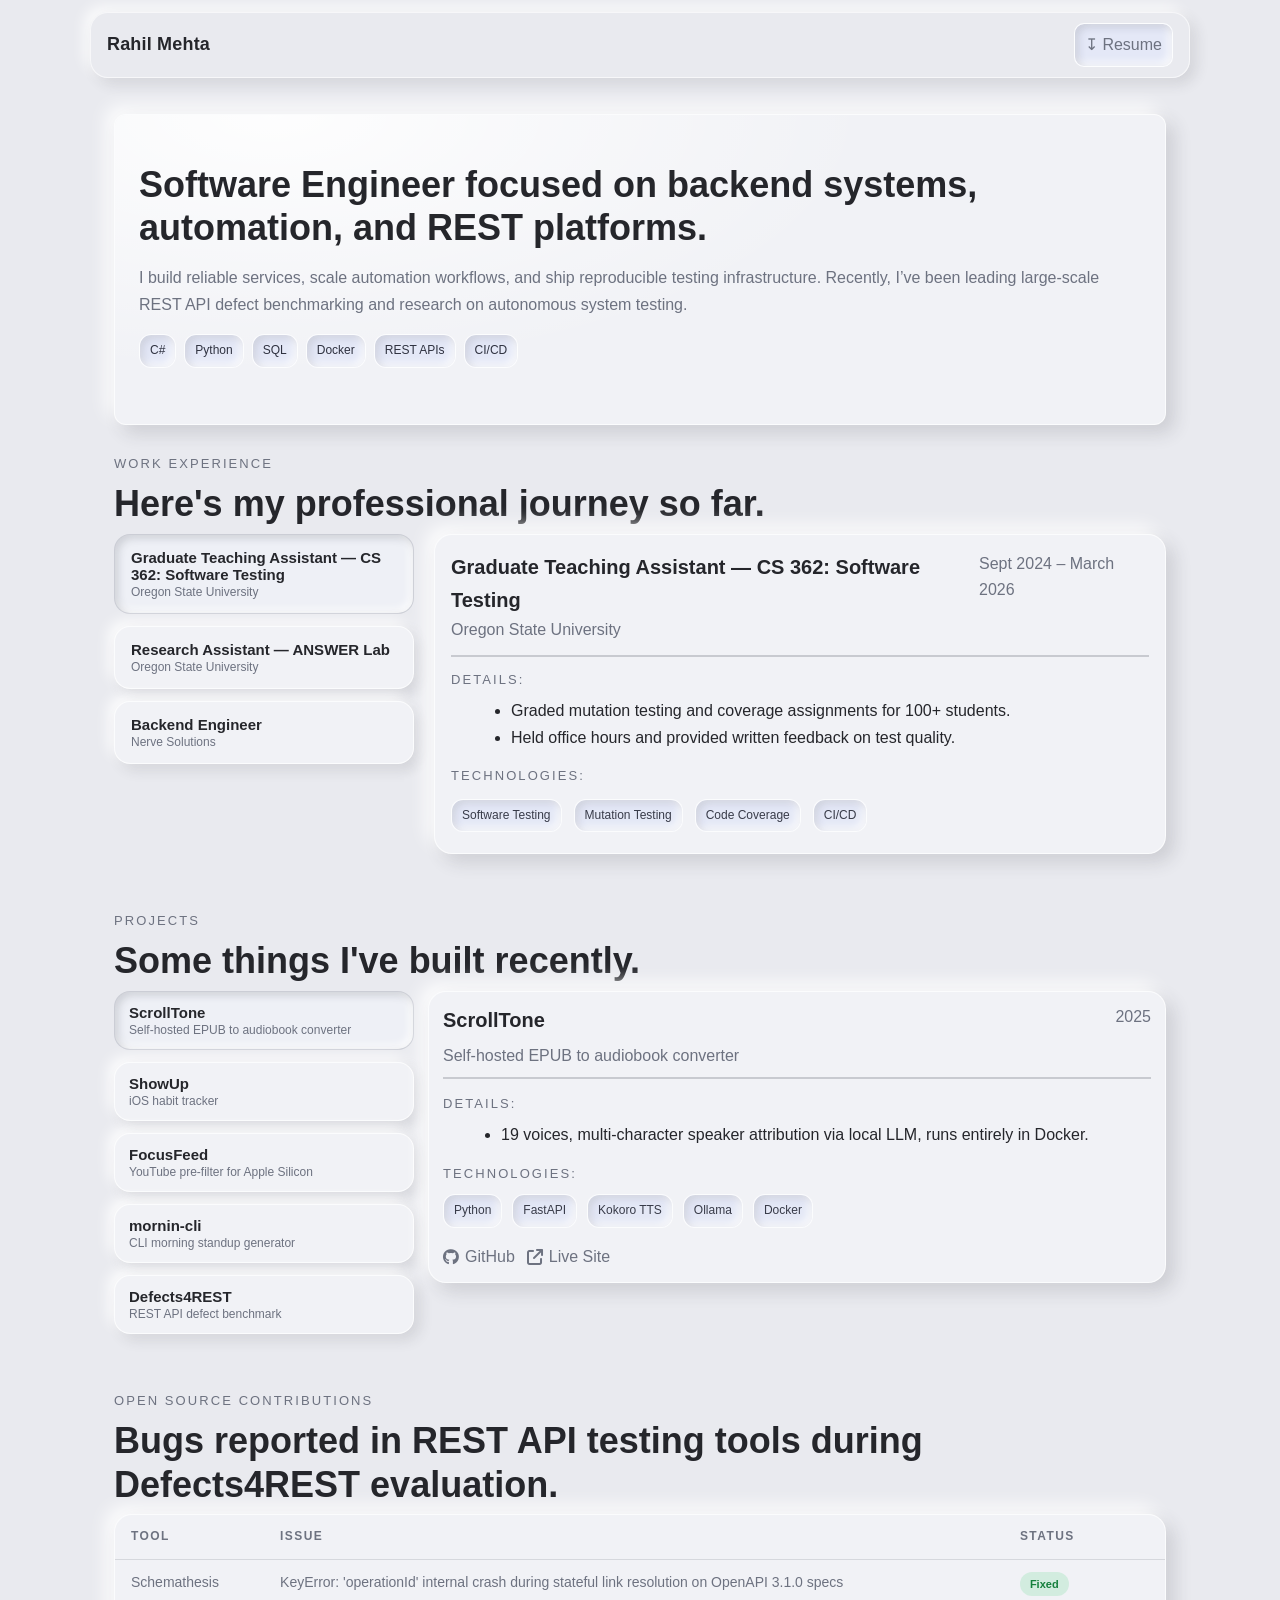
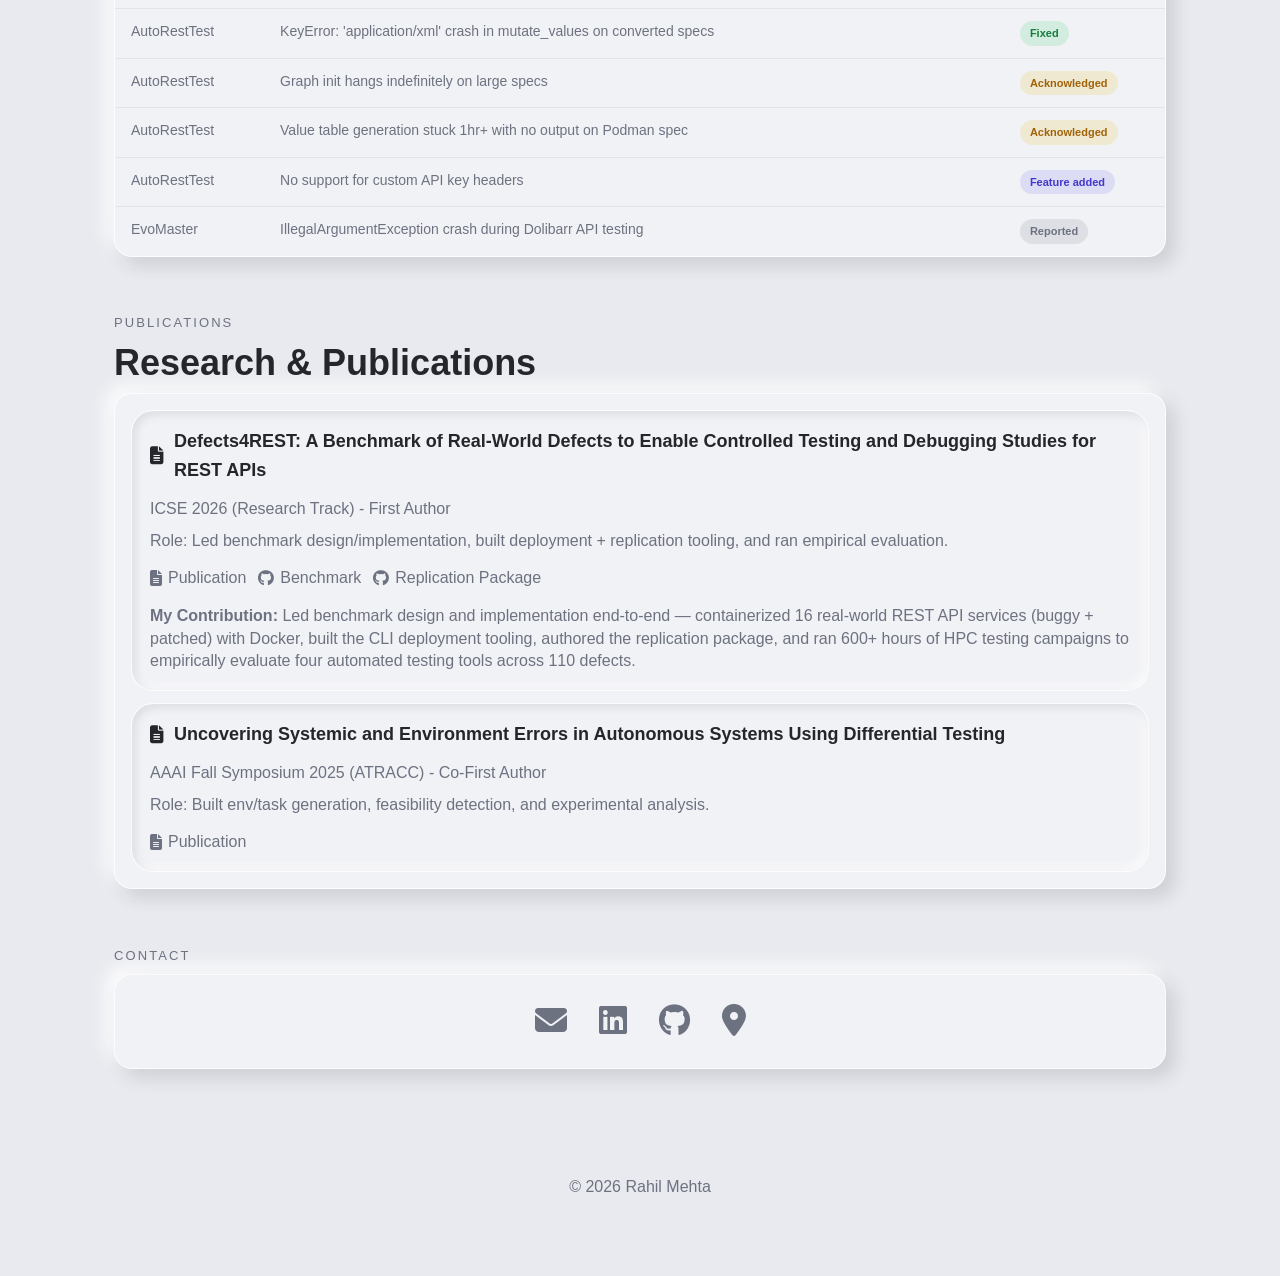
==== commit a74c1c77: "remove life & interests nav link" ====
--- a/index.html
+++ b/index.html
@@ -5,15 +5,14 @@
     <meta name="viewport" content="width=device-width, initial-scale=1" />
     <title>Rahil Mehta — Portfolio</title>
     <meta name="color-scheme" content="light" />
-    <link rel="stylesheet" href="styles.css" />
+    <link rel="stylesheet" href="styles.css?v=2" />
     <link rel="stylesheet" href="https://cdnjs.cloudflare.com/ajax/libs/font-awesome/6.5.0/css/all.min.css">
 </head>
 <body>
 <header class="site-header">
     <nav class="nav wrap">
         <h1 class="logo">Rahil Mehta</h1>
-        <a href="life.html">Life & Interests</a>
-        <div class="spacer"></div>
+<div class="spacer"></div>
         <a class="btn" id="resumeBtn" href="/documents/resume.pdf">↧ Resume</a>
     </nav>
 </header>
--- a/styles.css
+++ b/styles.css
@@ -607,6 +607,54 @@
 
 .life-empty i { font-size: 36px; opacity: .35; }
 
+/* ── Neumorphic photo cards (life page) ── */
+.neu-photo-grid {
+    display: grid;
+    grid-template-columns: repeat(auto-fill, minmax(140px, 1fr));
+    gap: 18px;
+}
+
+.neu-photo-card {
+    background: var(--panel);
+    border-radius: 20px;
+    border: 1px solid rgba(255,255,255,.8);
+    box-shadow: 7px 7px 16px rgba(47,51,61,.14), -7px -7px 16px rgba(255,255,255,.88);
+    padding: 10px;
+    display: flex;
+    flex-direction: column;
+    gap: 8px;
+    transition: box-shadow .2s ease, transform .2s ease;
+}
+
+.neu-photo-card:hover {
+    transform: translateY(-2px);
+    box-shadow: 10px 10px 22px rgba(47,51,61,.18), -10px -10px 22px rgba(255,255,255,.92);
+}
+
+.neu-photo-inner {
+    border-radius: 12px;
+    overflow: hidden;
+    box-shadow: inset 3px 3px 8px rgba(47,51,61,.16), inset -3px -3px 8px rgba(255,255,255,.9);
+}
+
+.neu-photo-inner img {
+    width: 100%;
+    aspect-ratio: 1 / 1;
+    object-fit: cover;
+    display: block;
+    transition: transform .3s ease;
+}
+
+.neu-photo-card:hover .neu-photo-inner img { transform: scale(1.04); }
+
+.neu-photo-caption {
+    font-size: 11px;
+    color: var(--muted);
+    text-align: center;
+    margin: 0;
+    line-height: 1.3;
+}
+
 /* ── Book grid ── */
 .book-grid {
     display: grid;
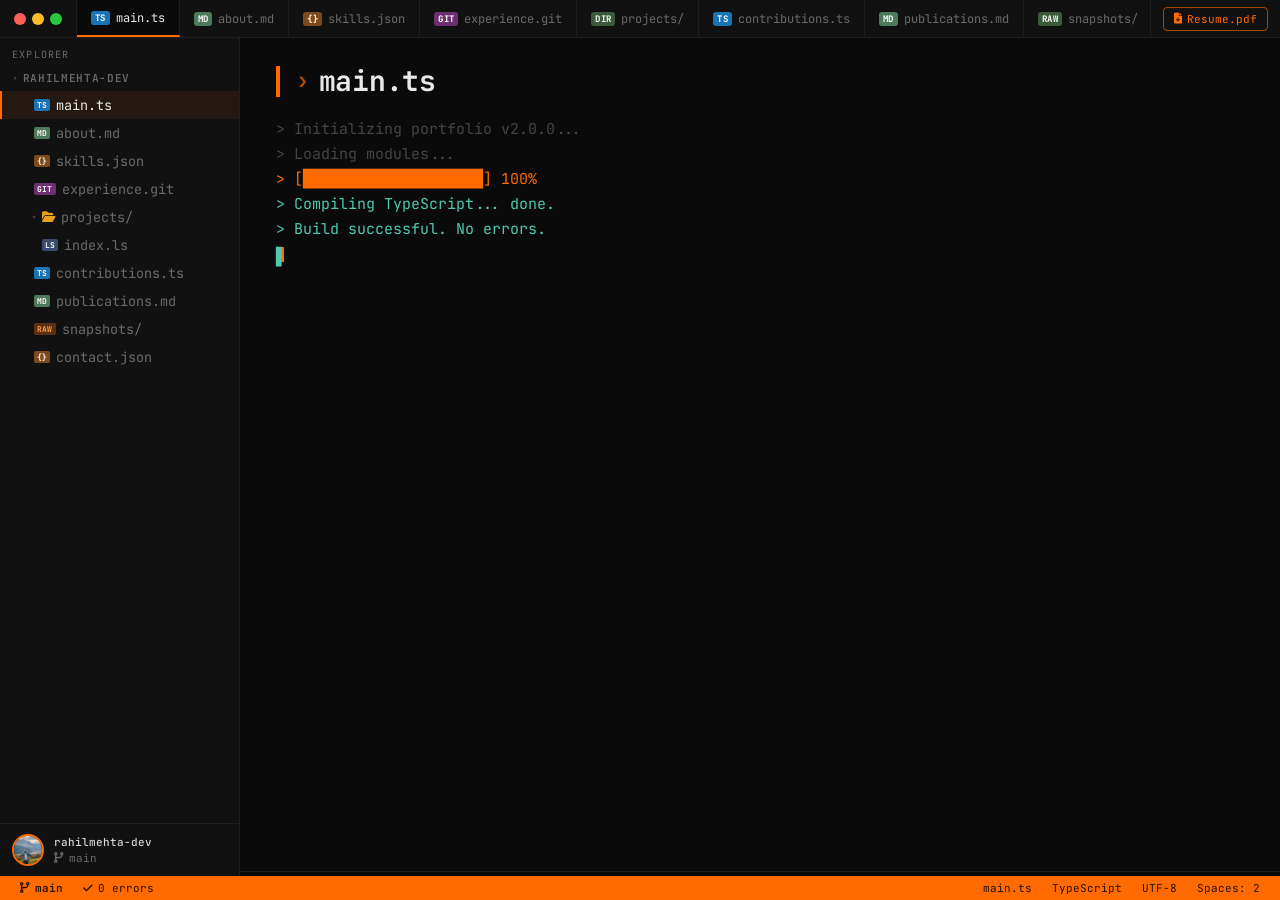
==== commit 710f4cfc: "Update the information" ====
--- a/index.html
+++ b/index.html
@@ -1,173 +1,391 @@
 <!doctype html>
 <html lang="en">
 <head>
-    <meta charset="utf-8" />
-    <meta name="viewport" content="width=device-width, initial-scale=1" />
-    <title>Rahil Mehta — Portfolio</title>
-    <meta name="color-scheme" content="light" />
-    <link rel="stylesheet" href="styles.css?v=2" />
-    <link rel="stylesheet" href="https://cdnjs.cloudflare.com/ajax/libs/font-awesome/6.5.0/css/all.min.css">
+  <meta charset="utf-8" />
+  <meta name="viewport" content="width=device-width, initial-scale=1" />
+  <title>Rahil Mehta — Portfolio</title>
+  <meta name="description" content="Rahil Mehta — Software Engineer specializing in backend systems, REST API testing, and research infrastructure." />
+  <link rel="preconnect" href="https://fonts.googleapis.com" />
+  <link rel="preconnect" href="https://fonts.gstatic.com" crossorigin />
+  <link href="https://fonts.googleapis.com/css2?family=JetBrains+Mono:ital,wght@0,300;0,400;0,500;0,600;0,700;1,400&family=Inter:wght@300;400;500;600;700&display=swap" rel="stylesheet" />
+  <link rel="stylesheet" href="https://cdnjs.cloudflare.com/ajax/libs/font-awesome/6.5.0/css/all.min.css" />
+  <link rel="stylesheet" href="styles.css" />
 </head>
 <body>
-<header class="site-header">
-    <nav class="nav wrap">
-        <h1 class="logo">Rahil Mehta</h1>
-<div class="spacer"></div>
-        <a class="btn" id="resumeBtn" href="/documents/resume.pdf">↧ Resume</a>
-    </nav>
-</header>
-
-<main class="wrap">
-
-    <section id="about" class="section hero-bg">
-        <div class="overlay"></div>
-        <div class="about">
-            <h2 class="h2">Software Engineer focused on backend systems, automation, and REST platforms.</h2>
-            <p class="muted">I build reliable services, scale automation workflows, and ship reproducible testing infrastructure. Recently, I’ve been leading large-scale REST API defect benchmarking and research on autonomous system testing.</p>
-            <div class="chips">
-                <span class="chip">C#</span>
-                <span class="chip">Python</span>
-                <span class="chip">SQL</span>
-                <span class="chip">Docker</span>
-                <span class="chip">REST APIs</span>
-                <span class="chip">CI/CD</span>
-            </div>
-        </div>
-    </section>
-
-    <!-- Experience -->
-    <section id="experience" class="section">
-        <p class="eyebrow">Work Experience</p>
-        <h2 class="h2">Here's my professional journey so far.</h2>
-        <div class="xp-layout">
-            <aside class="xp-list" id="xpList"></aside>
-            <article class="xp-detail card" id="xpDetail"></article>
-        </div>
-    </section>
-
-    <!-- Projects -->
-    <section id="projects" class="section">
-        <p class="eyebrow">Projects</p>
-        <h2 class="h2">Some things I've built recently.</h2>
-        <div class="xp-layout">
-            <aside class="xp-list" id="projList"></aside>
-            <article class="xp-detail card" id="projDetail"></article>
-        </div>
-    </section>
-
-    <!-- Open Source Contributions -->
-    <section id="oss" class="section">
-        <p class="eyebrow">Open Source Contributions</p>
-        <h2 class="h2">Bugs reported in REST API testing tools during Defects4REST evaluation.</h2>
-        <div class="card oss-table-wrap">
-            <table class="oss-table">
-                <thead>
-                    <tr>
-                        <th>Tool</th>
-                        <th>Issue</th>
-                        <th>Status</th>
-                    </tr>
-                </thead>
-                <tbody>
-                    <tr>
-                        <td><a href="https://github.com/schemathesis/schemathesis" target="_blank" rel="noreferrer" class="paper-link">Schemathesis</a></td>
-                        <td><a href="https://github.com/schemathesis/schemathesis/issues/3377" target="_blank" rel="noreferrer" class="paper-link">KeyError: 'operationId' internal crash during stateful link resolution on OpenAPI 3.1.0 specs</a></td>
-                        <td><span class="status-badge status-fixed">Fixed</span></td>
-                    </tr>
-                    <tr>
-                        <td><a href="https://github.com/selab-gatech/autoresttest" target="_blank" rel="noreferrer" class="paper-link">AutoRestTest</a></td>
-                        <td><a href="https://github.com/selab-gatech/autoresttest/issues/34" target="_blank" rel="noreferrer" class="paper-link">KeyError: 'application/xml' crash in mutate_values on converted specs</a></td>
-                        <td><span class="status-badge status-fixed">Fixed</span></td>
-                    </tr>
-                    <tr>
-                        <td><a href="https://github.com/selab-gatech/autoresttest" target="_blank" rel="noreferrer" class="paper-link">AutoRestTest</a></td>
-                        <td><a href="https://github.com/selab-gatech/autoresttest/issues/36" target="_blank" rel="noreferrer" class="paper-link">Graph init hangs indefinitely on large specs</a></td>
-                        <td><span class="status-badge status-acknowledged">Acknowledged</span></td>
-                    </tr>
-                    <tr>
-                        <td><a href="https://github.com/selab-gatech/autoresttest" target="_blank" rel="noreferrer" class="paper-link">AutoRestTest</a></td>
-                        <td><a href="https://github.com/selab-gatech/autoresttest/issues/31" target="_blank" rel="noreferrer" class="paper-link">Value table generation stuck 1hr+ with no output on Podman spec</a></td>
-                        <td><span class="status-badge status-acknowledged">Acknowledged</span></td>
-                    </tr>
-                    <tr>
-                        <td><a href="https://github.com/selab-gatech/autoresttest" target="_blank" rel="noreferrer" class="paper-link">AutoRestTest</a></td>
-                        <td><a href="https://github.com/selab-gatech/autoresttest/issues/30" target="_blank" rel="noreferrer" class="paper-link">No support for custom API key headers</a></td>
-                        <td><span class="status-badge status-feature">Feature added</span></td>
-                    </tr>
-                    <tr>
-                        <td><a href="https://github.com/WebFuzzing/EvoMaster" target="_blank" rel="noreferrer" class="paper-link">EvoMaster</a></td>
-                        <td><a href="https://github.com/WebFuzzing/EvoMaster/issues/1400" target="_blank" rel="noreferrer" class="paper-link">IllegalArgumentException crash during Dolibarr API testing</a></td>
-                        <td><span class="status-badge status-reported">Reported</span></td>
-                    </tr>
-                </tbody>
-            </table>
-        </div>
-    </section>
-
-    <!-- Contact -->
-    <section id="paper" class="section">
-        <p class="eyebrow">Publications</p>
-        <h2 class="h2">Research & Publications</h2>
-
-        <div class="card paper-list">
-            <div class="paper-item">
-                <h3 class="paper-title">
-                    <i class="fa-solid fa-file-lines"></i>
-                    Defects4REST: A Benchmark of Real-World Defects to Enable Controlled Testing and Debugging Studies for REST APIs
-                </h3>
-                <p class="muted">ICSE 2026 (Research Track) - First Author</p>
-                <p class="muted">Role: Led benchmark design/implementation, built deployment + replication tooling, and ran empirical evaluation.</p>
-                <div class="paper-links">
-                    <a href="https://conf.researchr.org/details/icse-2026/icse-2026-research-track/259/Defects4REST-A-Benchmark-of-Real-World-Defects-to-Enable-Controlled-Testing-and-Debu" target="_blank" class="paper-link" rel="noreferrer">
-                        <i class="fa-solid fa-file-lines"></i> Publication
-                    </a>
-                    <a href="https://github.com/ANSWER-OSU/Defects4REST" target="_blank" class="paper-link" rel="noreferrer">
-                        <i class="fa-brands fa-github"></i> Benchmark
-                    </a>
-                    <a href="https://github.com/ANSWER-OSU/Defects4REST-ReplicationPackage" target="_blank" class="paper-link" rel="noreferrer">
-                        <i class="fa-brands fa-github"></i> Replication Package
-                    </a>
-                </div>
-                <p class="muted" style="margin-top:0.5rem"><strong>My Contribution:</strong> Led benchmark design and implementation end-to-end — containerized 16 real-world REST API services (buggy + patched) with Docker, built the CLI deployment tooling, authored the replication package, and ran 600+ hours of HPC testing campaigns to empirically evaluate four automated testing tools across 110 defects.</p>
-            </div>
-            <div class="paper-item">
-                <h3 class="paper-title">
-                    <i class="fa-solid fa-file-lines"></i>
-                    Uncovering Systemic and Environment Errors in Autonomous Systems Using Differential Testing
-                </h3>
-                <p class="muted">AAAI Fall Symposium 2025 (ATRACC) - Co-First Author</p>
-                <p class="muted">Role: Built env/task generation, feasibility detection, and experimental analysis.</p>
-                <div class="paper-links">
-                    <a href="https://ojs.aaai.org/index.php/AAAI-SS/article/view/36877" target="_blank" class="paper-link" rel="noreferrer">
-                        <i class="fa-solid fa-file-lines"></i> Publication
-                    </a>
-                </div>
-            </div>
-        </div>
-    </section>
-    <section id="contact" class="section">
-        <p class="eyebrow">Contact</p>
-        <div class="card contact-icons">
-            <a href="mailto:rahilpiyushmehta@hotmail.com" class="contact-icon email" target="_blank">
-                <i class="fa-solid fa-envelope"></i>
-            </a>
-            <a href="https://www.linkedin.com/in/Mehta-Rahil" class="contact-icon linkedin" target="_blank" rel="noreferrer">
-                <i class="fa-brands fa-linkedin"></i>
-            </a>
-            <a href="https://github.com/rahilmehta-dev" class="contact-icon github" target="_blank" rel="noreferrer">
-                <i class="fa-brands fa-github"></i>
-            </a>
-            <span class="contact-icon location">
-      <i class="fa-solid fa-location-dot"></i>
-    </span>
-        </div>
-    </section>
-</main>
-
-<footer class="site-footer">
-    <p>© <span id="year"></span> Rahil Mehta</p>
-</footer>
-
+<div class="ide-root">
+
+  <!-- ── Title Bar ── -->
+  <header class="title-bar">
+    <div class="traffic-lights">
+      <span class="dot dot-red"></span>
+      <span class="dot dot-yellow"></span>
+      <span class="dot dot-green"></span>
+    </div>
+    <div class="tab-bar" id="tabBar">
+      <button class="tab active" data-section="hero"><span class="tab-badge ts">TS</span>main.ts</button>
+      <button class="tab" data-section="about"><span class="tab-badge md">MD</span>about.md</button>
+      <button class="tab" data-section="skills"><span class="tab-badge json">{}</span>skills.json</button>
+      <button class="tab" data-section="experience"><span class="tab-badge git">GIT</span>experience.git</button>
+      <button class="tab" data-section="projects"><span class="tab-badge dir">DIR</span>projects/</button>
+      <button class="tab" data-section="oss"><span class="tab-badge ts">TS</span>contributions.ts</button>
+      <button class="tab" data-section="publications"><span class="tab-badge md">MD</span>publications.md</button>
+      <button class="tab" data-section="snapshots"><span class="tab-badge dir">RAW</span>snapshots/</button>
+      <button class="tab" data-section="contact"><span class="tab-badge json">{}</span>contact.json</button>
+    </div>
+    <div class="title-bar-end">
+      <a href="documents/resume.pdf" class="resume-btn" target="_blank" rel="noreferrer">
+        <i class="fa-solid fa-file-arrow-down"></i> Resume.pdf
+      </a>
+    </div>
+  </header>
+
+  <!-- ── Workspace ── -->
+  <div class="workspace">
+
+    <!-- Mobile sidebar toggle -->
+    <button class="sidebar-toggle" id="sidebarToggle" aria-label="Toggle file explorer">
+      <i class="fa-solid fa-bars"></i>
+    </button>
+
+    <!-- ── Sidebar / File Explorer ── -->
+    <aside class="sidebar" id="sidebar">
+      <div class="sidebar-header">
+        <span class="sidebar-title">EXPLORER</span>
+        <button class="sidebar-close" id="sidebarClose" aria-label="Close sidebar">×</button>
+      </div>
+      <nav class="file-tree" id="fileTree">
+        <div class="tree-folder-row">
+          <span class="tree-arrow">▾</span>
+          <span class="tree-folder-name">RAHILMEHTA-DEV</span>
+        </div>
+        <div class="tree-items">
+          <div class="tree-item active" data-section="hero">
+            <span class="tree-indent"></span>
+            <span class="file-badge ts">TS</span>
+            <span class="tree-label">main.ts</span>
+          </div>
+          <div class="tree-item" data-section="about">
+            <span class="tree-indent"></span>
+            <span class="file-badge md">MD</span>
+            <span class="tree-label">about.md</span>
+          </div>
+          <div class="tree-item" data-section="skills">
+            <span class="tree-indent"></span>
+            <span class="file-badge json">{}</span>
+            <span class="tree-label">skills.json</span>
+          </div>
+          <div class="tree-item" data-section="experience">
+            <span class="tree-indent"></span>
+            <span class="file-badge git">GIT</span>
+            <span class="tree-label">experience.git</span>
+          </div>
+          <div class="tree-subfolder-row">
+            <span class="tree-indent"></span>
+            <span class="tree-arrow">▾</span>
+            <i class="fa-solid fa-folder-open tree-folder-icon"></i>
+            <span class="tree-label">projects/</span>
+          </div>
+          <div class="tree-item tree-child" data-section="projects">
+            <span class="tree-indent tree-indent-2"></span>
+            <span class="file-badge ls">LS</span>
+            <span class="tree-label">index.ls</span>
+          </div>
+          <div class="tree-item" data-section="oss">
+            <span class="tree-indent"></span>
+            <span class="file-badge ts">TS</span>
+            <span class="tree-label">contributions.ts</span>
+          </div>
+          <div class="tree-item" data-section="publications">
+            <span class="tree-indent"></span>
+            <span class="file-badge md">MD</span>
+            <span class="tree-label">publications.md</span>
+          </div>
+          <div class="tree-item" data-section="snapshots">
+            <span class="tree-indent"></span>
+            <span class="file-badge raw">RAW</span>
+            <span class="tree-label">snapshots/</span>
+          </div>
+          <div class="tree-item" data-section="contact">
+            <span class="tree-indent"></span>
+            <span class="file-badge json">{}</span>
+            <span class="tree-label">contact.json</span>
+          </div>
+        </div>
+      </nav>
+      <div class="sidebar-footer">
+        <img src="" alt="" class="sidebar-avatar" id="sidebarAvatar" />
+        <div class="sidebar-footer-info">
+          <span class="sidebar-user">rahilmehta-dev</span>
+          <div class="git-branch-info">
+            <i class="fa-solid fa-code-branch"></i> main
+          </div>
+        </div>
+      </div>
+    </aside>
+    <div class="sidebar-overlay" id="sidebarOverlay"></div>
+
+    <!-- ── Editor Area ── -->
+    <main class="editor-area" id="editorArea">
+
+      <!-- ── HERO: main.ts ── -->
+      <section id="hero" class="section">
+        <div class="section-breadcrumb">
+          <span class="breadcrumb-sep">›</span> main.ts
+        </div>
+
+        <div class="terminal-boot" id="terminalBoot">
+          <div id="bootLines"></div>
+          <span class="cursor-block blink" id="bootCursor">▋</span>
+        </div>
+
+        <div class="hero-layout" id="heroContent" style="opacity:0;transform:translateY(16px)">
+          <div class="hero-left">
+            <div class="hero-avatar-wrap">
+              <img src="" alt="" class="hero-avatar" id="heroAvatar" />
+              <div class="hero-avatar-badge">
+                <span class="avatar-dot"></span> available
+              </div>
+            </div>
+            <p class="hero-comment"><span class="c-comment" id="heroGreeting"></span></p>
+            <h1 class="hero-name" id="heroName"></h1>
+            <div class="hero-tag">
+              &lt;<span class="c-orange" id="heroRole"></span> /&gt;
+            </div>
+            <p class="hero-bio" id="heroBio"></p>
+            <div class="hero-actions">
+              <a href="#contact" class="btn-primary" data-scroll="contact">./contact.exe</a>
+              <a href="#projects" class="btn-ghost" data-scroll="projects">ls ~/projects</a>
+            </div>
+          </div>
+          <div class="hero-right">
+            <div class="code-window">
+              <div class="code-titlebar">
+                <div class="code-dots">
+                  <span class="cdot"></span><span class="cdot"></span><span class="cdot"></span>
+                </div>
+                <span class="code-filename">profile.ts</span>
+              </div>
+              <pre class="code-block"><span class="c-keyword">interface</span> <span class="c-type">Developer</span> <span class="c-punct">{</span>
+  name<span class="c-punct">:</span>           <span class="c-type">string</span><span class="c-punct">;</span>
+  role<span class="c-punct">:</span>           <span class="c-type">string</span><span class="c-punct">;</span>
+  location<span class="c-punct">:</span>       <span class="c-type">string</span><span class="c-punct">;</span>
+  focus<span class="c-punct">:</span>          <span class="c-type">string</span><span class="c-punct">[];</span>
+  currentProject<span class="c-punct">:</span> <span class="c-type">string</span><span class="c-punct">;</span>
+<span class="c-punct">}</span>
+
+<span class="c-keyword">const</span> <span class="c-var">rahil</span><span class="c-punct">:</span> <span class="c-type">Developer</span> <span class="c-punct">=</span> <span class="c-punct">{</span>
+  name<span class="c-punct">:</span>           <span class="c-string">"Rahil Mehta"</span><span class="c-punct">,</span>
+  role<span class="c-punct">:</span>           <span class="c-string">"Software Engineer"</span><span class="c-punct">,</span>
+  location<span class="c-punct">:</span>       <span class="c-string">"Corvallis, OR"</span><span class="c-punct">,</span>
+  focus<span class="c-punct">:</span> <span class="c-punct">[</span>
+    <span class="c-string">"REST API Testing"</span><span class="c-punct">,</span>
+    <span class="c-string">"Backend Systems"</span><span class="c-punct">,</span>
+    <span class="c-string">"Automation"</span>
+  <span class="c-punct">],</span>
+  currentProject<span class="c-punct">:</span> <span class="c-string">"Defects4REST @ ICSE 2026"</span>
+<span class="c-punct">};</span>
+
+<span class="c-keyword">export default</span> <span class="c-var">rahil</span><span class="c-punct">;</span></pre>
+            </div>
+          </div>
+        </div>
+      </section>
+
+      <!-- ── ABOUT: about.md ── -->
+      <section id="about" class="section">
+        <div class="section-breadcrumb">
+          <span class="breadcrumb-sep">›</span> about.md
+        </div>
+        <div class="terminal-window">
+          <div class="term-titlebar">
+            <div class="code-dots">
+              <span class="cdot"></span><span class="cdot"></span><span class="cdot"></span>
+            </div>
+            <span class="term-title">zsh — rahil@portfolio:~</span>
+          </div>
+          <div class="term-body">
+            <!-- populated by renderAbout() from PORTFOLIO.about in data.js -->
+          </div>
+        </div>
+      </section>
+
+      <!-- ── SKILLS: skills.json ── -->
+      <section id="skills" class="section">
+        <div class="section-breadcrumb">
+          <span class="breadcrumb-sep">›</span> skills.json
+        </div>
+        <p class="c-comment section-preamble">// skills.json — full technology stack</p>
+        <div class="skills-container">
+          <!-- populated by renderSkills() from PORTFOLIO.skills in data.js -->
+        </div>
+      </section>
+
+      <!-- ── EXPERIENCE: experience.git ── -->
+      <section id="experience" class="section">
+        <div class="section-breadcrumb">
+          <span class="breadcrumb-sep">›</span> experience.git
+        </div>
+        <p class="c-comment section-preamble">$ git log --stat --oneline --graph</p>
+        <div class="git-log" id="gitLog"></div>
+      </section>
+
+      <!-- ── PROJECTS: projects/ ── -->
+      <section id="projects" class="section">
+        <div class="section-breadcrumb">
+          <span class="breadcrumb-sep">›</span> projects/
+        </div>
+        <p class="c-comment section-preamble">$ ls -la ~/projects</p>
+        <div class="ls-meta">total 5 &nbsp;·&nbsp; drwxr-xr-x &nbsp;rahil &nbsp;staff &nbsp;2025</div>
+        <div class="project-cards" id="projectCards"></div>
+      </section>
+
+      <!-- ── OSS: contributions.ts ── -->
+      <section id="oss" class="section">
+        <div class="section-breadcrumb">
+          <span class="breadcrumb-sep">›</span> contributions.ts
+        </div>
+        <p class="c-comment section-preamble">// Open Source — bugs reported during Defects4REST empirical evaluation</p>
+        <div class="oss-table-wrap">
+          <table class="oss-table">
+            <thead>
+              <tr>
+                <th>Tool</th>
+                <th>Issue</th>
+                <th>Status</th>
+              </tr>
+            </thead>
+            <tbody>
+              <!-- populated by renderOSS() from PORTFOLIO.oss in data.js -->
+            </tbody>
+          </table>
+        </div>
+      </section>
+
+      <!-- ── PUBLICATIONS: publications.md ── -->
+      <section id="publications" class="section">
+        <div class="section-breadcrumb">
+          <span class="breadcrumb-sep">›</span> publications.md
+        </div>
+        <p class="c-comment section-preamble">// Research & Publications</p>
+        <div class="pub-list">
+          <!-- populated by renderPublications() from PORTFOLIO.publications in data.js -->
+        </div>
+      </section>
+
+      <!-- ── SNAPSHOTS: snapshots/ ── -->
+      <section id="snapshots" class="section">
+        <div class="section-breadcrumb">
+          <span class="breadcrumb-sep">›</span> snapshots/
+        </div>
+        <p class="c-comment section-preamble">$ ls -la ~/snapshots —— captured through my lens</p>
+        <div class="snapshots-grid" id="snapshotsGrid">
+          <div class="snapshots-empty" id="snapshotsEmpty" style="display:none">
+            <i class="fa-solid fa-camera"></i>
+            <p>Drop photos into <span class="snap-code">capture_photos/</span> — they'll appear here automatically.</p>
+          </div>
+        </div>
+      </section>
+
+      <!-- Lightbox -->
+      <div class="lightbox" id="lightbox" role="dialog" aria-modal="true">
+        <!-- fixed controls — always visible even when scrolling tall images -->
+        <button class="lightbox-close"   id="lightboxClose" aria-label="Close">×</button>
+        <button class="lightbox-prev"    id="lightboxPrev"  aria-label="Previous">&#8249;</button>
+        <button class="lightbox-next"    id="lightboxNext"  aria-label="Next">&#8250;</button>
+        <div class="lightbox-counter"    id="lightboxCounter"></div>
+        <!-- scrollable image area -->
+        <div class="lightbox-inner">
+          <div class="lightbox-img-wrap">
+            <img src="" alt="" class="lightbox-img" id="lightboxImg" />
+            <p class="lightbox-caption" id="lightboxCaption"></p>
+          </div>
+        </div>
+      </div>
+
+      <!-- ── CONTACT: contact.json ── -->
+      <section id="contact" class="section">
+        <div class="section-breadcrumb">
+          <span class="breadcrumb-sep">›</span> contact.json
+        </div>
+        <p class="c-comment section-preamble">$ ./contact.exe — running...</p>
+        <div class="contact-layout">
+
+          <div class="contact-json-panel">
+            <div class="code-window">
+              <div class="code-titlebar">
+                <div class="code-dots">
+                  <span class="cdot"></span><span class="cdot"></span><span class="cdot"></span>
+                </div>
+                <span class="code-filename">contact.json</span>
+              </div>
+              <div class="contact-json-body">
+                <!-- populated by renderContact() from PORTFOLIO.contact in data.js -->
+              </div>
+            </div>
+          </div>
+
+          <div class="contact-form-panel">
+            <div class="code-window">
+              <div class="code-titlebar">
+                <div class="code-dots">
+                  <span class="cdot"></span><span class="cdot"></span><span class="cdot"></span>
+                </div>
+                <span class="code-filename">new_message.mail</span>
+              </div>
+              <form class="contact-form" id="contactForm">
+                <div class="form-field">
+                  <label class="form-label"><span class="j-key">"from"</span><span class="j-colon">:</span></label>
+                  <input type="text" name="name" class="form-input" placeholder="Your name" required />
+                </div>
+                <div class="form-field">
+                  <label class="form-label"><span class="j-key">"email"</span><span class="j-colon">:</span></label>
+                  <input type="email" name="email" class="form-input" placeholder="your@email.com" required />
+                </div>
+                <div class="form-field">
+                  <label class="form-label"><span class="j-key">"subject"</span><span class="j-colon">:</span></label>
+                  <input type="text" name="subject" class="form-input" placeholder="What's this about?" />
+                </div>
+                <div class="form-field">
+                  <label class="form-label"><span class="j-key">"message"</span><span class="j-colon">:</span></label>
+                  <textarea name="message" class="form-textarea" placeholder="Your message..." rows="5" required></textarea>
+                </div>
+                <button type="submit" class="btn-primary form-submit">
+                  <i class="fa-solid fa-paper-plane"></i> send()
+                </button>
+                <div class="form-feedback" id="formFeedback"></div>
+              </form>
+            </div>
+          </div>
+        </div>
+      </section>
+
+      <div class="editor-footer">
+        <span>© <span id="year"></span> Rahil Mehta</span>
+      </div>
+
+    </main>
+  </div>
+
+  <!-- ── Status Bar ── -->
+  <footer class="status-bar">
+    <div class="status-left">
+      <span class="status-item status-branch">
+        <i class="fa-solid fa-code-branch"></i> main
+      </span>
+      <span class="status-item" id="statusErrors">
+        <i class="fa-solid fa-check"></i> 0 errors
+      </span>
+    </div>
+    <div class="status-right">
+      <span class="status-item" id="statusFile">main.ts</span>
+      <span class="status-item" id="statusLang">TypeScript</span>
+      <span class="status-item">UTF-8</span>
+      <span class="status-item">Spaces: 2</span>
+    </div>
+  </footer>
+
+</div>
+<script src="data.js"></script>
 <script src="app.js"></script>
 </body>
 </html>
--- a/styles.css
+++ b/styles.css
@@ -1,755 +1,1453 @@
-
+/* ── Design tokens ── */
 :root {
-    --bg: #e9eaef;
-    --panel: #f1f2f6;
-    --soft: #e3e5ec;
-    --ink: #25262b;
-    --muted: #6d7280;
-    --accent: #3e4451;
-    --ring: rgba(62,68,81,.2);
-    --radius: 18px;
-    --shadow: 8px 8px 18px rgba(47,51,61,.16), -8px -8px 18px rgba(255,255,255,.9);
-    --maxw: 1100px;
-    --pill-bg: #e4e8f7;
-    --pill-ink: #2f3240;
-}
-
-* { box-sizing: border-box; }
-html, body { height: 100%; }
-
+  --bg:           #0A0A0A;
+  --surface:      #111111;
+  --surface-2:    #161616;
+  --border:       #1F1F1F;
+  --border-light: #2A2A2A;
+  --orange:       #FF6B00;
+  --orange-dim:   rgba(255,107,0,0.12);
+  --orange-glow:  rgba(255,107,0,0.35);
+  --orange-mid:   rgba(255,107,0,0.6);
+  --text:         #D4D4D4;
+  --text-bright:  #E8E8E8;
+  --text-muted:   #6A6A6A;
+  --text-dim:     #444444;
+  --green:        #4EC9B0;
+  --blue:         #569CD6;
+  --purple:       #C586C0;
+  --yellow:       #DCDCAA;
+  --red:          #F44747;
+  --sidebar-w:    240px;
+  --titlebar-h:   38px;
+  --statusbar-h:  24px;
+  --mono:         'JetBrains Mono', 'Fira Code', 'SF Mono', monospace;
+  --sans:         'Inter', system-ui, sans-serif;
+}
+
+/* ── Reset ── */
+*, *::before, *::after { box-sizing: border-box; margin: 0; padding: 0; }
+html { height: 100%; scroll-behavior: smooth; }
 body {
-    margin: 0;
-    font: 16px/1.65 -apple-system, BlinkMacSystemFont, "SF Pro Text", "SF Pro Display", "Helvetica Neue", Arial, sans-serif;
-    color: var(--ink);
-    background: var(--bg);
-}
-
-.wrap { max-width: var(--maxw); margin: 0 auto; padding: 24px; }
-
-.site-header {
-    position: sticky;
+  height: 100%;
+  font-family: var(--sans);
+  background: var(--bg);
+  color: var(--text);
+  overflow: hidden;
+}
+a { text-decoration: none; }
+button { cursor: pointer; border: none; background: none; }
+
+/* ── Root IDE frame ── */
+.ide-root {
+  height: 100vh;
+  display: flex;
+  flex-direction: column;
+  background: var(--bg);
+}
+
+/* ═══════════════════════════════════════
+   TITLE BAR
+═══════════════════════════════════════ */
+.title-bar {
+  height: var(--titlebar-h);
+  flex-shrink: 0;
+  display: flex;
+  align-items: center;
+  background: var(--surface);
+  border-bottom: 1px solid var(--border);
+  gap: 0;
+  overflow: hidden;
+  user-select: none;
+}
+
+.traffic-lights {
+  display: flex;
+  align-items: center;
+  gap: 6px;
+  padding: 0 14px;
+  flex-shrink: 0;
+  border-right: 1px solid var(--border);
+  height: 100%;
+}
+.dot {
+  width: 12px; height: 12px;
+  border-radius: 50%;
+}
+.dot-red    { background: #FF5F57; }
+.dot-yellow { background: #FEBC2E; }
+.dot-green  { background: #28C840; }
+
+.tab-bar {
+  display: flex;
+  align-items: stretch;
+  flex: 1;
+  overflow-x: auto;
+  overflow-y: hidden;
+  scrollbar-width: none;
+  height: 100%;
+}
+.tab-bar::-webkit-scrollbar { display: none; }
+
+.tab {
+  display: inline-flex;
+  align-items: center;
+  gap: 6px;
+  padding: 0 14px;
+  font-family: var(--mono);
+  font-size: 12px;
+  color: var(--text-muted);
+  background: var(--surface);
+  border-right: 1px solid var(--border);
+  white-space: nowrap;
+  transition: background 0.15s, color 0.15s;
+  flex-shrink: 0;
+  height: 100%;
+}
+.tab:hover { background: var(--surface-2); color: var(--text); }
+.tab.active {
+  background: var(--bg);
+  color: var(--text-bright);
+  border-bottom: 2px solid var(--orange);
+}
+
+.tab-badge {
+  font-size: 9px;
+  font-weight: 700;
+  padding: 1px 4px;
+  border-radius: 3px;
+  letter-spacing: 0.04em;
+}
+.tab-badge.ts   { background: #1a73b4; color: #fff; }
+.tab-badge.md   { background: #4d7a5a; color: #fff; }
+.tab-badge.json { background: #7e4a1a; color: #fff; }
+.tab-badge.git  { background: #6b3070; color: #fff; }
+.tab-badge.dir  { background: #3a5a3a; color: #fff; }
+.tab-badge.ls   { background: #3a4a6b; color: #fff; }
+
+.title-bar-end {
+  flex-shrink: 0;
+  padding: 0 12px;
+  border-left: 1px solid var(--border);
+  height: 100%;
+  display: flex;
+  align-items: center;
+}
+.resume-btn {
+  font-family: var(--mono);
+  font-size: 11px;
+  color: var(--orange);
+  border: 1px solid var(--orange-mid);
+  padding: 4px 10px;
+  border-radius: 4px;
+  transition: background 0.2s, color 0.2s;
+  white-space: nowrap;
+  display: flex;
+  align-items: center;
+  gap: 5px;
+}
+.resume-btn:hover {
+  background: var(--orange);
+  color: #000;
+}
+
+/* ═══════════════════════════════════════
+   WORKSPACE
+═══════════════════════════════════════ */
+.workspace {
+  flex: 1;
+  display: flex;
+  overflow: hidden;
+  position: relative;
+}
+
+/* ── Mobile toggle ── */
+.sidebar-toggle {
+  display: none;
+  position: fixed;
+  bottom: calc(var(--statusbar-h) + 16px);
+  left: 16px;
+  z-index: 200;
+  width: 40px; height: 40px;
+  border-radius: 8px;
+  background: var(--surface);
+  border: 1px solid var(--border-light);
+  color: var(--orange);
+  font-size: 16px;
+  align-items: center;
+  justify-content: center;
+  box-shadow: 0 4px 20px rgba(0,0,0,0.5);
+}
+
+/* ═══════════════════════════════════════
+   SIDEBAR
+═══════════════════════════════════════ */
+.sidebar {
+  width: var(--sidebar-w);
+  flex-shrink: 0;
+  display: flex;
+  flex-direction: column;
+  background: var(--surface);
+  border-right: 1px solid var(--border);
+  overflow-y: auto;
+  overflow-x: hidden;
+  scrollbar-width: thin;
+  scrollbar-color: var(--border-light) transparent;
+  transition: transform 0.25s cubic-bezier(0.4, 0, 0.2, 1);
+}
+.sidebar::-webkit-scrollbar { width: 4px; }
+.sidebar::-webkit-scrollbar-track { background: transparent; }
+.sidebar::-webkit-scrollbar-thumb { background: var(--border-light); border-radius: 2px; }
+
+.sidebar-header {
+  display: flex;
+  align-items: center;
+  justify-content: space-between;
+  padding: 10px 12px 6px;
+  flex-shrink: 0;
+}
+.sidebar-title {
+  font-family: var(--mono);
+  font-size: 10px;
+  letter-spacing: 0.12em;
+  color: var(--text-muted);
+  text-transform: uppercase;
+}
+.sidebar-close {
+  display: none;
+  color: var(--text-muted);
+  font-size: 18px;
+  line-height: 1;
+  padding: 2px 4px;
+  border-radius: 3px;
+  transition: color 0.15s;
+}
+.sidebar-close:hover { color: var(--text); }
+
+.file-tree { flex: 1; padding-bottom: 8px; }
+
+.tree-folder-row {
+  display: flex;
+  align-items: center;
+  gap: 4px;
+  padding: 4px 12px;
+  font-family: var(--mono);
+  font-size: 11px;
+  font-weight: 600;
+  color: var(--text-muted);
+  text-transform: uppercase;
+  letter-spacing: 0.06em;
+  cursor: default;
+}
+.tree-arrow { font-size: 10px; color: var(--text-dim); }
+
+.tree-items { padding: 2px 0; }
+
+.tree-item {
+  display: flex;
+  align-items: center;
+  gap: 6px;
+  padding: 5px 12px 5px 10px;
+  font-family: var(--mono);
+  font-size: 13.5px;
+  color: var(--text-muted);
+  cursor: pointer;
+  border-left: 2px solid transparent;
+  transition: color 0.15s, background 0.15s, border-color 0.15s;
+}
+.tree-item:hover {
+  background: var(--surface-2);
+  color: var(--text);
+}
+.tree-item.active {
+  background: rgba(255,107,0,0.08);
+  color: var(--text-bright);
+  border-left-color: var(--orange);
+}
+
+.tree-indent   { display: inline-block; width: 16px; flex-shrink: 0; }
+.tree-indent-2 { display: inline-block; width: 28px; flex-shrink: 0; }
+.tree-label { flex: 1; }
+
+.file-badge {
+  font-size: 8px;
+  font-weight: 700;
+  padding: 1px 3px;
+  border-radius: 2px;
+  flex-shrink: 0;
+  letter-spacing: 0.03em;
+}
+.file-badge.ts   { background: #1a73b4; color: #fff; }
+.file-badge.md   { background: #4d7a5a; color: #fff; }
+.file-badge.json { background: #7e4a1a; color: #fff; }
+.file-badge.git  { background: #6b3070; color: #fff; }
+.file-badge.ls   { background: #3a4a6b; color: #fff; }
+
+.tree-subfolder-row {
+  display: flex;
+  align-items: center;
+  gap: 5px;
+  padding: 5px 12px 5px 10px;
+  font-family: var(--mono);
+  font-size: 13.5px;
+  color: var(--text-muted);
+  cursor: default;
+}
+.tree-folder-icon { color: #e8a020; font-size: 12px; }
+.tree-child { padding-left: 6px; }
+
+.sidebar-footer {
+  border-top: 1px solid var(--border);
+  padding: 10px 12px;
+  display: flex;
+  align-items: center;
+  gap: 10px;
+  flex-shrink: 0;
+}
+.sidebar-avatar {
+  width: 32px;
+  height: 32px;
+  border-radius: 50%;
+  object-fit: cover;
+  border: 2px solid var(--orange);
+  flex-shrink: 0;
+}
+.sidebar-footer-info {
+  display: flex;
+  flex-direction: column;
+  gap: 2px;
+  min-width: 0;
+}
+.git-branch-info {
+  font-family: var(--mono);
+  font-size: 11px;
+  color: var(--text-muted);
+  display: flex;
+  align-items: center;
+  gap: 5px;
+}
+.sidebar-user {
+  font-family: var(--mono);
+  font-size: 11px;
+  color: var(--text);
+  font-weight: 500;
+  white-space: nowrap;
+  overflow: hidden;
+  text-overflow: ellipsis;
+}
+
+.sidebar-overlay {
+  display: none;
+  position: fixed;
+  inset: 0;
+  background: rgba(0,0,0,0.6);
+  z-index: 99;
+}
+
+/* ═══════════════════════════════════════
+   EDITOR AREA
+═══════════════════════════════════════ */
+.editor-area {
+  flex: 1;
+  overflow-y: scroll;
+  overflow-x: hidden;
+  scrollbar-width: thin;
+  scrollbar-color: var(--border-light) transparent;
+}
+.editor-area::-webkit-scrollbar { width: 6px; }
+.editor-area::-webkit-scrollbar-track { background: transparent; }
+.editor-area::-webkit-scrollbar-thumb { background: var(--border-light); border-radius: 3px; }
+
+/* ═══════════════════════════════════════
+   SECTIONS — shared
+═══════════════════════════════════════ */
+.section {
+  padding: 28px 36px 32px;
+  border-bottom: 1px solid var(--border);
+}
+
+.section-breadcrumb {
+  font-family: var(--mono);
+  font-size: 28px;
+  font-weight: 700;
+  color: var(--text-bright);
+  margin-bottom: 20px;
+  display: flex;
+  align-items: center;
+  gap: 10px;
+  letter-spacing: -0.01em;
+  border-left: 4px solid var(--orange);
+  padding-left: 16px;
+  line-height: 1.1;
+}
+.breadcrumb-sep {
+  color: var(--orange);
+  font-size: 22px;
+  opacity: 0.7;
+}
+
+.section-preamble {
+  margin-bottom: 28px;
+  font-family: var(--mono);
+  font-size: 14.5px;
+}
+
+.editor-footer {
+  padding: 20px 48px;
+  font-family: var(--mono);
+  font-size: 11px;
+  color: var(--text-dim);
+  border-top: 1px solid var(--border);
+  text-align: center;
+}
+
+/* ═══════════════════════════════════════
+   SYNTAX HIGHLIGHTING TOKENS
+═══════════════════════════════════════ */
+.c-comment  { color: var(--text-dim); font-style: italic; font-family: var(--mono); }
+.c-keyword  { color: var(--purple); }
+.c-type     { color: var(--green); }
+.c-var      { color: var(--blue); }
+.c-string   { color: #CE9178; }
+.c-punct    { color: var(--text-muted); }
+.c-orange   { color: var(--orange); font-weight: 600; }
+
+/* JSON tokens */
+.j-brace  { color: var(--text-bright); }
+.j-key    { color: #9CDCFE; font-family: var(--mono); }
+.j-colon  { color: var(--text-muted); font-family: var(--mono); margin: 0 4px; }
+.j-str    { color: #CE9178; font-family: var(--mono); }
+.j-num    { color: #B5CEA8; font-family: var(--mono); }
+.j-comma  { color: var(--text-muted); font-family: var(--mono); }
+.j-link   { color: var(--orange); }
+.j-link:hover { text-decoration: underline; }
+
+/* ═══════════════════════════════════════
+   HERO SECTION
+═══════════════════════════════════════ */
+.terminal-boot {
+  font-family: var(--mono);
+  font-size: 15px;
+  color: var(--green);
+  margin-bottom: 8px;
+}
+#bootLines p { margin: 1px 0; line-height: 1.6; }
+.boot-ok    { color: var(--green); }
+.boot-dim   { color: var(--text-dim); }
+.boot-bar   { color: var(--orange); }
+
+.cursor-block {
+  display: inline-block;
+  width: 8px; height: 15px;
+  background: var(--orange);
+  vertical-align: text-bottom;
+}
+.blink {
+  animation: blink 1s step-start infinite;
+}
+@keyframes blink {
+  50% { opacity: 0; }
+}
+
+.hero-layout {
+  display: grid;
+  grid-template-columns: 1fr 400px;
+  gap: 24px;
+  align-items: center;
+  transition: opacity 0.6s ease, transform 0.6s ease;
+}
+
+/* ── Hero avatar ── */
+.hero-avatar-wrap {
+  position: relative;
+  display: inline-flex;
+  align-items: flex-end;
+  margin-bottom: 16px;
+}
+.hero-avatar {
+  width: 160px;
+  height: 160px;
+  border-radius: 18px;
+  object-fit: cover;
+  object-position: top;
+  border: 3px solid var(--orange);
+  box-shadow: 0 0 0 5px var(--orange-dim), 0 0 32px var(--orange-glow);
+  display: block;
+}
+.hero-avatar-badge {
+  position: absolute;
+  bottom: -10px;
+  right: -10px;
+  background: var(--surface);
+  border: 1px solid var(--border-light);
+  border-radius: 999px;
+  font-family: var(--mono);
+  font-size: 10px;
+  color: var(--green);
+  padding: 2px 8px;
+  display: flex;
+  align-items: center;
+  gap: 4px;
+  white-space: nowrap;
+}
+.avatar-dot {
+  width: 6px;
+  height: 6px;
+  border-radius: 50%;
+  background: var(--green);
+  display: inline-block;
+  animation: pulse 2s ease-in-out infinite;
+}
+@keyframes pulse {
+  0%, 100% { opacity: 1; }
+  50%       { opacity: 0.4; }
+}
+
+.hero-comment { margin-bottom: 8px; }
+.hero-name {
+  font-family: var(--sans);
+  font-size: clamp(36px, 5vw, 56px);
+  font-weight: 700;
+  color: var(--text-bright);
+  line-height: 1.1;
+  margin-bottom: 8px;
+  letter-spacing: -0.02em;
+}
+.hero-tag {
+  font-family: var(--mono);
+  font-size: clamp(18px, 2.5vw, 26px);
+  color: var(--text-muted);
+  margin-bottom: 12px;
+}
+.hero-bio {
+  font-size: 17px;
+  color: var(--text-muted);
+  line-height: 1.7;
+  margin-bottom: 20px;
+}
+.hero-actions { display: flex; gap: 12px; flex-wrap: wrap; }
+
+.btn-primary {
+  display: inline-flex;
+  align-items: center;
+  gap: 7px;
+  font-family: var(--mono);
+  font-size: 13px;
+  font-weight: 500;
+  color: #000;
+  background: var(--orange);
+  padding: 10px 20px;
+  border-radius: 6px;
+  transition: background 0.2s, box-shadow 0.2s, transform 0.15s;
+  border: none;
+  cursor: pointer;
+}
+.btn-primary:hover {
+  background: #ff8533;
+  box-shadow: 0 0 20px var(--orange-glow);
+  transform: translateY(-1px);
+}
+
+.btn-ghost {
+  display: inline-flex;
+  align-items: center;
+  gap: 7px;
+  font-family: var(--mono);
+  font-size: 13px;
+  color: var(--orange);
+  border: 1px solid var(--orange-mid);
+  padding: 10px 20px;
+  border-radius: 6px;
+  transition: background 0.2s, color 0.2s, transform 0.15s;
+}
+.btn-ghost:hover {
+  background: var(--orange-dim);
+  transform: translateY(-1px);
+}
+
+/* ── Code window ── */
+.code-window {
+  background: var(--surface);
+  border: 1px solid var(--border-light);
+  border-radius: 8px;
+  overflow: hidden;
+  box-shadow: 0 8px 40px rgba(0,0,0,0.5), 0 0 0 1px var(--border);
+}
+.code-titlebar {
+  display: flex;
+  align-items: center;
+  gap: 10px;
+  padding: 8px 14px;
+  background: var(--surface-2);
+  border-bottom: 1px solid var(--border);
+}
+.code-dots { display: flex; gap: 5px; }
+.cdot {
+  width: 10px; height: 10px;
+  border-radius: 50%;
+  background: var(--border-light);
+}
+.code-filename {
+  font-family: var(--mono);
+  font-size: 11px;
+  color: var(--text-muted);
+}
+.code-block {
+  padding: 18px 20px;
+  font-family: var(--mono);
+  font-size: 14px;
+  line-height: 1.7;
+  color: var(--text);
+  overflow-x: auto;
+  white-space: pre;
+  tab-size: 2;
+}
+
+/* ═══════════════════════════════════════
+   ABOUT SECTION — Terminal
+═══════════════════════════════════════ */
+.terminal-window {
+  background: var(--surface);
+  border: 1px solid var(--border-light);
+  border-radius: 8px;
+  overflow: hidden;
+  box-shadow: 0 8px 40px rgba(0,0,0,0.4);
+  max-width: 820px;
+}
+.term-titlebar {
+  display: flex;
+  align-items: center;
+  gap: 10px;
+  padding: 8px 14px;
+  background: var(--surface-2);
+  border-bottom: 1px solid var(--border);
+}
+.term-title {
+  font-family: var(--mono);
+  font-size: 11px;
+  color: var(--text-muted);
+}
+.term-body {
+  padding: 18px 22px;
+  display: flex;
+  flex-direction: column;
+  gap: 20px;
+}
+.term-block { display: flex; flex-direction: column; gap: 8px; }
+.term-line {
+  display: flex;
+  align-items: baseline;
+  gap: 8px;
+  font-family: var(--mono);
+  font-size: 15px;
+}
+.term-prompt { color: var(--green); font-weight: 600; }
+.term-path   { color: var(--blue); }
+.term-cmd    { color: var(--text-bright); }
+.term-output {
+  padding-left: 0;
+  font-family: var(--mono);
+  font-size: 15px;
+  color: var(--text);
+  line-height: 1.75;
+}
+.inline-json {
+  font-family: var(--mono);
+  font-size: 14px;
+  line-height: 1.9;
+}
+
+/* ═══════════════════════════════════════
+   SKILLS SECTION
+═══════════════════════════════════════ */
+.skills-container {
+  display: flex;
+  flex-direction: column;
+  gap: 24px;
+  max-width: 900px;
+}
+.skill-group { display: flex; flex-direction: column; gap: 10px; }
+.skill-group-label {
+  font-family: var(--mono);
+  font-size: 14.5px;
+  color: var(--text-muted);
+}
+.skill-badges {
+  display: flex;
+  flex-wrap: wrap;
+  gap: 10px;
+  padding-left: 16px;
+}
+.skill-close {
+  font-family: var(--mono);
+  font-size: 14.5px;
+  color: var(--text-muted);
+}
+.skill-badge {
+  font-family: var(--mono);
+  font-size: 14px;
+  color: var(--text);
+  background: var(--surface);
+  border: 1px solid var(--border-light);
+  padding: 6px 14px;
+  border-radius: 5px;
+  cursor: default;
+  transition: border-color 0.2s, box-shadow 0.2s, color 0.2s, transform 0.15s;
+}
+.skill-badge:hover {
+  border-color: var(--orange);
+  box-shadow: 0 0 12px var(--orange-glow), inset 0 0 12px var(--orange-dim);
+  color: var(--text-bright);
+  transform: translateY(-1px);
+}
+
+/* ═══════════════════════════════════════
+   EXPERIENCE — Git Log
+═══════════════════════════════════════ */
+.git-log {
+  display: flex;
+  flex-direction: column;
+  gap: 0;
+  max-width: 860px;
+}
+.git-commit {
+  display: flex;
+  gap: 0;
+  position: relative;
+}
+.git-graph {
+  display: flex;
+  flex-direction: column;
+  align-items: center;
+  flex-shrink: 0;
+  width: 28px;
+}
+.git-node {
+  width: 12px; height: 12px;
+  border-radius: 50%;
+  background: var(--orange);
+  border: 2px solid var(--bg);
+  box-shadow: 0 0 0 2px var(--orange), 0 0 10px var(--orange-glow);
+  flex-shrink: 0;
+  margin-top: 3px;
+}
+.git-line {
+  flex: 1;
+  width: 2px;
+  background: var(--border-light);
+  margin-top: 2px;
+}
+.git-commit:last-child .git-line { display: none; }
+.git-content {
+  flex: 1;
+  padding: 0 0 32px 20px;
+}
+.git-header {
+  display: flex;
+  align-items: flex-start;
+  gap: 12px;
+  margin-bottom: 10px;
+  flex-wrap: wrap;
+}
+.git-hash {
+  font-family: var(--mono);
+  font-size: 11px;
+  color: var(--orange);
+  background: var(--orange-dim);
+  border: 1px solid rgba(255,107,0,0.25);
+  padding: 2px 7px;
+  border-radius: 4px;
+  letter-spacing: 0.05em;
+  flex-shrink: 0;
+}
+.git-title {
+  font-family: var(--sans);
+  font-size: 16px;
+  font-weight: 600;
+  color: var(--text-bright);
+  flex: 1;
+}
+.git-period {
+  font-family: var(--mono);
+  font-size: 13px;
+  color: var(--text-dim);
+  white-space: nowrap;
+}
+.git-company {
+  font-family: var(--mono);
+  font-size: 13px;
+  color: var(--text-muted);
+  margin-bottom: 10px;
+}
+.git-stat {
+  display: flex;
+  flex-direction: column;
+  gap: 5px;
+  margin-bottom: 12px;
+}
+.git-stat-line {
+  font-family: var(--mono);
+  font-size: 13.5px;
+  color: var(--text-muted);
+  display: flex;
+  align-items: baseline;
+  gap: 6px;
+  line-height: 1.5;
+}
+.git-plus  { color: var(--green); }
+.git-tech-row {
+  display: flex;
+  flex-wrap: wrap;
+  gap: 6px;
+  margin-top: 8px;
+}
+.git-tech {
+  font-family: var(--mono);
+  font-size: 10px;
+  color: var(--text-dim);
+  border: 1px solid var(--border);
+  padding: 2px 8px;
+  border-radius: 3px;
+  transition: border-color 0.2s, color 0.2s;
+}
+.git-tech:hover { border-color: var(--orange-mid); color: var(--text-muted); }
+
+/* ═══════════════════════════════════════
+   PROJECTS — ls -la
+═══════════════════════════════════════ */
+.ls-meta {
+  font-family: var(--mono);
+  font-size: 12px;
+  color: var(--text-dim);
+  margin-bottom: 20px;
+}
+.project-cards {
+  display: grid;
+  grid-template-columns: repeat(auto-fill, minmax(320px, 1fr));
+  gap: 16px;
+}
+.project-card {
+  background: var(--surface);
+  border: 1px solid var(--border);
+  border-radius: 8px;
+  overflow: hidden;
+  transition: border-color 0.2s, box-shadow 0.2s, transform 0.2s;
+  cursor: default;
+}
+.project-card:hover {
+  border-color: var(--orange-mid);
+  box-shadow: 0 0 20px var(--orange-dim);
+  transform: translateY(-2px);
+}
+.project-card-header {
+  padding: 14px 16px 10px;
+  border-bottom: 1px solid var(--border);
+  display: flex;
+  align-items: center;
+  gap: 10px;
+}
+.project-ls-prefix {
+  font-family: var(--mono);
+  font-size: 10px;
+  color: var(--text-dim);
+  white-space: nowrap;
+}
+.project-icon { color: #e8a020; font-size: 13px; flex-shrink: 0; }
+.project-name {
+  font-family: var(--mono);
+  font-size: 14px;
+  font-weight: 600;
+  color: var(--orange);
+  flex: 1;
+}
+.project-year {
+  font-family: var(--mono);
+  font-size: 10px;
+  color: var(--text-dim);
+}
+.project-card-body { padding: 14px 16px; }
+.project-desc {
+  font-size: 14.5px;
+  color: var(--text-muted);
+  line-height: 1.6;
+  margin-bottom: 12px;
+}
+.project-tech-row {
+  display: flex;
+  flex-wrap: wrap;
+  gap: 6px;
+  margin-bottom: 14px;
+}
+.project-tech {
+  font-family: var(--mono);
+  font-size: 12px;
+  color: var(--text-dim);
+  background: var(--surface-2);
+  border: 1px solid var(--border);
+  padding: 2px 7px;
+  border-radius: 3px;
+}
+.project-links { display: flex; gap: 10px; flex-wrap: wrap; }
+.project-link {
+  font-family: var(--mono);
+  font-size: 13px;
+  color: var(--text-muted);
+  border: 1px solid var(--border-light);
+  padding: 5px 12px;
+  border-radius: 4px;
+  display: inline-flex;
+  align-items: center;
+  gap: 5px;
+  transition: background 0.2s, color 0.2s, border-color 0.2s;
+}
+.project-link:hover {
+  background: var(--orange);
+  color: #000;
+  border-color: var(--orange);
+}
+
+/* ═══════════════════════════════════════
+   OSS TABLE
+═══════════════════════════════════════ */
+.oss-table-wrap {
+  border: 1px solid var(--border);
+  border-radius: 8px;
+  overflow-x: auto;
+  background: var(--surface);
+}
+.oss-table {
+  width: 100%;
+  border-collapse: collapse;
+  font-size: 14px;
+}
+.oss-table th {
+  text-align: left;
+  padding: 12px 16px;
+  font-family: var(--mono);
+  font-size: 10px;
+  letter-spacing: 0.1em;
+  text-transform: uppercase;
+  color: var(--text-dim);
+  border-bottom: 1px solid var(--border);
+  white-space: nowrap;
+}
+.oss-table td {
+  padding: 12px 16px;
+  border-bottom: 1px solid var(--border);
+  vertical-align: top;
+  line-height: 1.5;
+  color: var(--text-muted);
+}
+.oss-table tr:last-child td { border-bottom: none; }
+.oss-table tr:hover td { background: var(--surface-2); }
+.oss-link {
+  color: var(--text-muted);
+  transition: color 0.15s;
+}
+.oss-link:hover { color: var(--orange); }
+
+.status-badge {
+  display: inline-block;
+  font-family: var(--mono);
+  font-size: 10px;
+  font-weight: 600;
+  padding: 3px 9px;
+  border-radius: 999px;
+  white-space: nowrap;
+  letter-spacing: 0.04em;
+}
+.status-fixed        { background: rgba(78,201,176,0.12);  color: #4ec9b0; border: 1px solid rgba(78,201,176,0.3); }
+.status-acknowledged { background: rgba(220,175,58,0.1);  color: #dcb13a; border: 1px solid rgba(220,175,58,0.3); }
+.status-feature      { background: rgba(197,134,192,0.1); color: #c586c0; border: 1px solid rgba(197,134,192,0.3); }
+.status-reported     { background: rgba(100,100,100,0.1); color: #888;    border: 1px solid rgba(100,100,100,0.3); }
+
+/* ═══════════════════════════════════════
+   PUBLICATIONS
+═══════════════════════════════════════ */
+.pub-list {
+  display: flex;
+  flex-direction: column;
+  gap: 20px;
+  max-width: 860px;
+}
+.pub-card {
+  background: var(--surface);
+  border: 1px solid var(--border);
+  border-radius: 8px;
+  padding: 22px 24px;
+  transition: border-color 0.2s, box-shadow 0.2s;
+}
+.pub-card:hover {
+  border-color: rgba(255,107,0,0.3);
+  box-shadow: 0 0 20px rgba(255,107,0,0.06);
+}
+.pub-venue {
+  font-family: var(--mono);
+  font-size: 11px;
+  color: var(--orange);
+  margin-bottom: 10px;
+  display: flex;
+  align-items: center;
+  gap: 6px;
+}
+.pub-award { color: var(--orange); }
+.pub-title {
+  font-family: var(--sans);
+  font-size: 16px;
+  font-weight: 600;
+  color: var(--text-bright);
+  line-height: 1.4;
+  margin-bottom: 10px;
+}
+.pub-role {
+  font-size: 14px;
+  color: var(--text-muted);
+  margin-bottom: 8px;
+  line-height: 1.6;
+}
+.pub-contribution {
+  font-size: 14px;
+  color: var(--text-muted);
+  line-height: 1.6;
+  margin-bottom: 14px;
+}
+.pub-contribution strong { color: var(--text); }
+.pub-links { display: flex; gap: 14px; flex-wrap: wrap; }
+.pub-link {
+  font-family: var(--mono);
+  font-size: 11px;
+  color: var(--text-muted);
+  display: inline-flex;
+  align-items: center;
+  gap: 5px;
+  transition: color 0.15s;
+}
+.pub-link:hover { color: var(--orange); }
+
+/* ═══════════════════════════════════════
+   CONTACT
+═══════════════════════════════════════ */
+.contact-layout {
+  display: grid;
+  grid-template-columns: 1fr 1fr;
+  gap: 24px;
+  max-width: 900px;
+}
+.contact-json-body {
+  padding: 18px 20px;
+  font-size: 14px;
+  line-height: 2;
+}
+.contact-form { padding: 18px 20px; display: flex; flex-direction: column; gap: 14px; }
+.form-field { display: flex; flex-direction: column; gap: 5px; }
+.form-label {
+  font-family: var(--mono);
+  font-size: 13px;
+  color: var(--text-muted);
+}
+.form-input,
+.form-textarea {
+  font-family: var(--mono);
+  font-size: 14px;
+  color: var(--text);
+  background: var(--bg);
+  border: 1px solid var(--border-light);
+  border-radius: 5px;
+  padding: 8px 12px;
+  transition: border-color 0.2s, box-shadow 0.2s;
+  resize: none;
+  outline: none;
+  width: 100%;
+}
+.form-input::placeholder,
+.form-textarea::placeholder { color: var(--text-dim); }
+.form-input:focus,
+.form-textarea:focus {
+  border-color: var(--orange-mid);
+  box-shadow: 0 0 0 3px var(--orange-dim);
+}
+.form-submit { align-self: flex-start; }
+.form-feedback {
+  font-family: var(--mono);
+  font-size: 12px;
+  color: var(--green);
+  min-height: 18px;
+}
+
+/* ═══════════════════════════════════════
+   STATUS BAR
+═══════════════════════════════════════ */
+.status-bar {
+  height: var(--statusbar-h);
+  flex-shrink: 0;
+  background: var(--orange);
+  display: flex;
+  align-items: center;
+  justify-content: space-between;
+  padding: 0 10px;
+  user-select: none;
+}
+.status-left,
+.status-right {
+  display: flex;
+  align-items: center;
+  gap: 0;
+}
+.status-item {
+  font-family: var(--mono);
+  font-size: 11px;
+  color: rgba(0,0,0,0.85);
+  padding: 0 10px;
+  height: 100%;
+  display: flex;
+  align-items: center;
+  gap: 5px;
+  white-space: nowrap;
+  transition: background 0.15s;
+}
+.status-item:hover { background: rgba(0,0,0,0.1); cursor: default; }
+.status-branch { font-weight: 600; }
+
+/* ═══════════════════════════════════════
+   KEYFRAMES
+═══════════════════════════════════════ */
+@keyframes fadeUp {
+  from { opacity: 0; transform: translateY(18px); }
+  to   { opacity: 1; transform: translateY(0); }
+}
+@keyframes slideInLeft {
+  from { opacity: 0; transform: translateX(-22px); }
+  to   { opacity: 1; transform: translateX(0); }
+}
+@keyframes popIn {
+  0%   { opacity: 0; transform: translateY(10px) scale(0.88); }
+  60%  { transform: translateY(-3px) scale(1.04); }
+  100% { opacity: 1; transform: translateY(0) scale(1); }
+}
+@keyframes float {
+  0%, 100% { transform: translateY(0); }
+  50%       { transform: translateY(-8px); }
+}
+@keyframes rowIn {
+  from { opacity: 0; transform: translateX(-12px); }
+  to   { opacity: 1; transform: translateX(0); }
+}
+
+/* ═══════════════════════════════════════
+   SCROLL FADE-IN (intersection observer)
+═══════════════════════════════════════ */
+.section {
+  opacity: 0;
+  transform: translateY(16px);
+  transition: opacity 0.5s ease, transform 0.5s ease;
+}
+.section.visible {
+  opacity: 1;
+  transform: translateY(0);
+}
+/* Hero manages its own animation via JS */
+#hero { opacity: 1; transform: translateY(0); }
+
+/* ── Section title slides in from the left ── */
+.section.visible .section-breadcrumb {
+  animation: slideInLeft 0.45s cubic-bezier(0.22,1,0.36,1) both;
+}
+.section.visible .section-preamble {
+  animation: fadeUp 0.4s ease 0.1s both;
+}
+
+/* ── Skill badges stagger ── */
+.skill-badge {
+  opacity: 0;
+}
+.section.visible .skill-badge {
+  animation: popIn 0.4s cubic-bezier(0.22,1,0.36,1) both;
+}
+
+/* ── Git commits stagger ── */
+.git-commit {
+  opacity: 0;
+}
+.section.visible .git-commit {
+  animation: slideInLeft 0.5s cubic-bezier(0.22,1,0.36,1) both;
+}
+
+/* ── Project cards stagger ── */
+.project-card {
+  opacity: 0;
+}
+.section.visible .project-card {
+  animation: fadeUp 0.45s cubic-bezier(0.22,1,0.36,1) both;
+}
+
+/* ── OSS table rows stagger ── */
+.oss-table tbody tr {
+  opacity: 0;
+}
+.section.visible .oss-table tbody tr {
+  animation: rowIn 0.4s ease both;
+}
+
+/* ── Publication cards ── */
+.pub-card {
+  opacity: 0;
+}
+.section.visible .pub-card {
+  animation: fadeUp 0.45s cubic-bezier(0.22,1,0.36,1) both;
+}
+
+/* ── Hero avatar float ── */
+.hero-avatar {
+  animation: float 4s ease-in-out infinite;
+}
+
+/* stagger delays are set inline via JS */
+
+/* ═══════════════════════════════════════
+   SNAPSHOTS SECTION
+═══════════════════════════════════════ */
+.file-badge.raw { background: #5a3010; color: #ff9d4d; }
+.tab-badge.raw  { background: #5a3010; color: #ff9d4d; }
+
+.snapshots-grid {
+  columns: 3 240px;
+  column-gap: 14px;
+}
+.snap-card {
+  break-inside: avoid;
+  margin-bottom: 14px;
+  background: var(--surface);
+  border: 1px solid var(--border);
+  border-radius: 12px;
+  overflow: hidden;
+  cursor: zoom-in;
+  position: relative;
+  transition: border-color 0.25s, box-shadow 0.25s, transform 0.25s;
+}
+.snap-card:hover {
+  border-color: var(--orange-mid);
+  box-shadow: 0 0 28px var(--orange-dim), 0 8px 24px rgba(0,0,0,0.4);
+  transform: translateY(-4px);
+}
+.snap-card img {
+  width: 100%;
+  height: auto;        /* scales to image's natural aspect ratio */
+  display: block;
+  object-fit: unset;   /* no cropping — show the full frame */
+}
+.snap-overlay {
+  position: absolute;
+  inset: 0;
+  background: linear-gradient(to top, rgba(0,0,0,0.65) 0%, transparent 50%);
+  opacity: 0;
+  transition: opacity 0.25s;
+  display: flex;
+  align-items: flex-end;
+  padding: 14px;
+}
+.snap-card:hover .snap-overlay { opacity: 1; }
+.snap-caption {
+  font-family: var(--mono);
+  font-size: 12px;
+  color: #fff;
+  line-height: 1.4;
+}
+.snap-zoom-icon {
+  position: absolute;
+  top: 10px;
+  right: 10px;
+  background: rgba(0,0,0,0.55);
+  color: var(--orange);
+  border-radius: 6px;
+  padding: 5px 7px;
+  font-size: 13px;
+  opacity: 0;
+  transition: opacity 0.2s;
+}
+.snap-card:hover .snap-zoom-icon { opacity: 1; }
+
+.snapshots-empty {
+  display: flex;
+  flex-direction: column;
+  align-items: center;
+  gap: 12px;
+  padding: 60px 24px;
+  color: var(--text-dim);
+  border: 2px dashed var(--border-light);
+  border-radius: 12px;
+  font-family: var(--mono);
+  font-size: 14px;
+  text-align: center;
+}
+.snapshots-empty i { font-size: 40px; color: var(--orange); opacity: 0.4; }
+.snap-code {
+  color: var(--orange);
+  background: var(--orange-dim);
+  padding: 1px 6px;
+  border-radius: 4px;
+}
+
+/* ── Lightbox ── */
+.lightbox {
+  display: none;
+  position: fixed;
+  inset: 0;
+  z-index: 1000;
+  background: rgba(0,0,0,0.95);
+  backdrop-filter: blur(8px);
+  overflow-y: auto;           /* scroll for tall images */
+  overflow-x: hidden;
+}
+.lightbox.open { display: block; }
+
+.lightbox-inner {
+  min-height: 100%;
+  display: flex;
+  align-items: center;
+  justify-content: center;
+  padding: 56px 70px 32px;   /* room for close btn + nav arrows */
+  box-sizing: border-box;
+}
+
+.lightbox-img-wrap {
+  display: flex;
+  flex-direction: column;
+  align-items: center;
+  gap: 12px;
+}
+.lightbox-img {
+  display: block;
+  width: auto;
+  height: auto;
+  max-width: min(92vw, 1400px);  /* fill width on any screen */
+  /* NO max-height — let portrait images be their full height, scroll to see */
+  border-radius: 10px;
+  border: 2px solid var(--orange);
+  box-shadow: 0 0 80px rgba(255,107,0,0.2);
+  image-orientation: from-image; /* honour EXIF rotation */
+}
+.lightbox-caption {
+  font-family: var(--mono);
+  font-size: 13px;
+  color: var(--text-muted);
+  text-align: center;
+}
+.lightbox-counter {
+  position: absolute;
+  top: 16px;
+  left: 50%;
+  transform: translateX(-50%);
+  font-family: var(--mono);
+  font-size: 12px;
+  color: var(--text-dim);
+  background: var(--surface);
+  border: 1px solid var(--border);
+  padding: 3px 12px;
+  border-radius: 999px;
+}
+/* all controls are fixed so they stay visible while scrolling the image */
+.lightbox-close {
+  position: fixed;
+  top: 14px;
+  right: 18px;
+  z-index: 1010;
+  font-size: 24px;
+  color: var(--text-muted);
+  background: var(--surface);
+  border: 1px solid var(--border);
+  border-radius: 8px;
+  width: 40px; height: 40px;
+  display: flex; align-items: center; justify-content: center;
+  transition: color 0.15s, border-color 0.15s;
+}
+.lightbox-close:hover { color: var(--orange); border-color: var(--orange); }
+
+.lightbox-counter {
+  position: fixed;
+  top: 14px;
+  left: 50%;
+  transform: translateX(-50%);
+  z-index: 1010;
+  font-family: var(--mono);
+  font-size: 12px;
+  color: var(--text-dim);
+  background: var(--surface);
+  border: 1px solid var(--border);
+  padding: 3px 12px;
+  border-radius: 999px;
+}
+
+.lightbox-prev,
+.lightbox-next {
+  position: fixed;
+  top: 50%;
+  transform: translateY(-50%);
+  z-index: 1010;
+  font-size: 28px;
+  color: var(--text-muted);
+  background: rgba(17,17,17,0.75);
+  border: 1px solid var(--border);
+  border-radius: 8px;
+  width: 44px; height: 64px;
+  display: flex; align-items: center; justify-content: center;
+  transition: color 0.15s, border-color 0.15s, background 0.15s;
+}
+.lightbox-prev { left: 12px; }
+.lightbox-next { right: 12px; }
+.lightbox-prev:hover,
+.lightbox-next:hover {
+  color: var(--orange);
+  border-color: var(--orange);
+  background: var(--orange-dim);
+}
+.lightbox-prev:disabled,
+.lightbox-next:disabled { opacity: 0.25; pointer-events: none; }
+
+/* ═══════════════════════════════════════
+   RESPONSIVE
+═══════════════════════════════════════ */
+@media (max-width: 960px) {
+  .hero-layout {
+    grid-template-columns: 1fr;
+  }
+  .hero-right { display: none; }
+  .contact-layout { grid-template-columns: 1fr; }
+}
+
+@media (max-width: 768px) {
+  .sidebar {
+    position: fixed;
     top: 0;
-    z-index: 50;
-    backdrop-filter: blur(6px);
-    background: rgba(233,234,239,0.85);
-    border: 1px solid rgba(255,255,255,.6);
-    border-radius: var(--radius);
-    max-width: var(--maxw);
-    margin: 12px auto;
-    box-shadow: 6px 6px 14px rgba(47,51,61,.12), -6px -6px 14px rgba(255,255,255,.8);
-}
-.nav { display: flex; align-items: center; gap: 16px; padding: 10px 16px; }
-.logo { margin: 0; font-size: 18px; letter-spacing: .01em; }
-.nav a {
-    color: var(--muted);
-    text-decoration: none;
-    padding: 8px 10px;
-    border-radius: 10px;
-}
-.nav a:hover { background: rgba(255,255,255,.6); color: var(--ink); }
-.btn {
-    background: var(--pill-bg);
-    color: var(--pill-ink);
-    border: 1px solid rgba(255,255,255,.9);
-    padding: 8px 12px;
-    border-radius: 999px;
-    box-shadow: inset 3px 3px 8px rgba(47,51,61,.16), inset -3px -3px 8px rgba(255,255,255,.9);
-}
-.btn:focus { outline: none; box-shadow: 0 0 0 4px var(--ring); }
-.spacer { flex: 1; }
-
-
-.section { padding: 28px 0; }
-.eyebrow {
-    letter-spacing: .16em;
-    text-transform: uppercase;
-    color: var(--muted);
-    font-size: 13px;
-    margin: 0 0 8px;
-}
-.h2 {
-    font-size: clamp(24px,4vw,36px);
-    line-height: 1.2;
-    margin: 0 0 8px;
-}
-.muted { color: var(--muted); }
-
-
-.card {
-    background: var(--panel);
-    border: 1px solid rgba(255,255,255,.75);
-    border-radius: var(--radius);
-    box-shadow: var(--shadow);
-    padding: 16px;
-}
-.chips { display: flex; gap: 8px; flex-wrap: wrap; margin-top: 10px; }
-.chip {
-    font-size: 12px;
-    padding: 6px 10px;
-    border-radius: 12px;
-    background: var(--pill-bg);
-    color: var(--pill-ink);
-    border: 1px solid rgba(255,255,255,.9);
-    box-shadow: inset 3px 3px 8px rgba(47,51,61,.14), inset -3px -3px 8px rgba(255,255,255,.9);
-}
-
-
-.xp-layout {
-    display: grid;
-    grid-template-columns: 300px 1fr;
-    gap: 20px;
-    align-items: start;
-}
-@media (max-width: 900px) { .xp-layout { grid-template-columns: 1fr; } }
-
-.xp-list { display: flex; flex-direction: column; gap: 12px; }
-.xp-item {
-    padding: 14px 16px;
-    border-radius: 16px;
-    background: var(--panel);
-    border: 1px solid rgba(255,255,255,.75);
-    color: var(--ink);
-    text-align: left;
-    cursor: pointer;
-    box-shadow: 6px 6px 14px rgba(47,51,61,.12), -6px -6px 14px rgba(255,255,255,.85);
-}
-.xp-item:hover { transform: translateY(-1px); }
-.xp-item.active {
-    background: #eef0f6;
-    border-color: rgba(62,68,81,.2);
-    box-shadow: inset 3px 3px 8px rgba(47,51,61,.18), inset -3px -3px 8px rgba(255,255,255,.9);
-}
-.xp-item h4 { margin: 0 0 2px; font-size: 15px; }
-.xp-item .sub { color: var(--muted); font-size: 12px; }
-
-.xp-detail { min-height: 320px; }
-.xp-detail .header { display: flex; align-items: flex-start; }
-.xp-detail .title { font-size: 20px; margin: 0; }
-.xp-detail .meta { margin-left: auto; color: var(--muted); }
-.hr { height: 2px; background: rgba(62,68,81,.25); margin: 12px 0; opacity: .9; }
-
-ul.tight { margin: 8px 0 0 20px; }
-.xp-detail .eyebrow { margin-top: 14px; }
-.badges { display: flex; gap: 10px; flex-wrap: wrap; margin-top: 12px; }
-.badge {
-    font-size: 12px;
-    padding: 6px 10px;
-    border-radius: 12px;
-    background: var(--pill-bg);
-    color: var(--pill-ink);
-    border: 1px solid rgba(255,255,255,.9);
-    box-shadow: inset 3px 3px 8px rgba(47,51,61,.14), inset -3px -3px 8px rgba(255,255,255,.9);
-}
-.techs { display: flex; gap: 12px; flex-wrap: wrap; margin-top: 12px; opacity: .95; }
-.tech {
-    font-size: 12px;
-    padding: 6px 10px;
-    border-radius: 12px;
-    border: 1px solid rgba(255,255,255,.9);
-    background: var(--pill-bg);
-    color: var(--pill-ink);
-    box-shadow: inset 3px 3px 8px rgba(47,51,61,.14), inset -3px -3px 8px rgba(255,255,255,.9);
-}
-
-#projects .xp-item.active { background: #eef0f6; border-color: rgba(62,68,81,.2); }
-#projects .hr { background: rgba(62,68,81,.25); }
-
-
-.hero-bg {
-    position: relative;
-    background: var(--panel);
-    color: var(--ink);
-    border-radius: 12px;
-    overflow: hidden;
-    border: 1px solid rgba(255,255,255,.75);
-    padding: 48px 24px 56px;
-    box-shadow: var(--shadow);
-}
-
-
-.hero-bg .overlay {
-    content: "";
-    position: absolute;
-    inset: 0;
-    background: radial-gradient(600px 260px at 15% 0%, rgba(255,255,255,.9), rgba(255,255,255,0));
-    z-index: 0;
-}
-.hero-bg .about,
-.hero-bg .about-grid,
-.hero-bg .bio { position: relative; z-index: 1; }
-.hero-bg::before { background: rgba(0,0,0,0.35); }
-
-.about-grid {
-    display: grid;
-    gap: 24px;
-    align-items: center;
-    grid-template-columns: 160px 1fr;
-}
-@media (max-width: 820px) { .about-grid { grid-template-columns: 1fr; } }
-
-.headshot {
-    width: 160px; height: 160px; object-fit: cover;
-    border-radius: 20px;
-    border: 1px solid rgba(17,17,17,.18);
-    box-shadow: 0 10px 22px rgba(17,17,17,.12);
-    background: rgba(17,17,17,.06);
-}
-
-.site-footer { padding: 36px 24px 60px; text-align: center; color: var(--muted); }
-
-.contact-card p {
-    display: flex;
-    align-items: center;
-    gap: 10px;
-    margin: 8px 0;
-}
-
-.contact-card i {
-    color: var(--accent);
-    font-size: 18px;
-    width: 22px;
-    text-align: center;
-}
-
-
-
-.contact-icons {
-    display: flex;
-    justify-content: center;
-    gap: 32px;
-    padding: 20px;
-}
-
-.contact-icon {
-    font-size: 32px;
-    color: var(--muted);
-    transition: color 0.3s ease, transform 0.2s ease;
-}
-
-.contact-icon:hover {
-    transform: translateY(-3px);
-}
-
-
-.contact-icon.email:hover { color: #3e4451; }
-.contact-icon.linkedin:hover { color: #3e4451; }
-.contact-icon.github:hover { color: #3e4451; }
-.contact-icon.location:hover { color: #3e4451; }
-
-
-.paper-list {
-    display: flex;
-    flex-direction: column;
-    gap: 20px;
-    padding: 20px;
-}
-
-.paper-item {
-    display: flex;
-    flex-direction: column;
-    gap: 8px;
-    background: var(--panel);
-    border: 1px solid rgba(255,255,255,.8);
-    border-radius: 22px;
-    padding: 16px 18px;
-    box-shadow: inset 3px 3px 10px rgba(47,51,61,.12), inset -3px -3px 10px rgba(255,255,255,.9);
-}
-
-.paper-title {
-    font-size: 18px;
-    margin: 0;
-    display: flex;
-    align-items: center;
-    gap: 10px;
-}
-
-.paper-links {
-    display: flex;
-    gap: 16px;
-    margin-top: 6px;
-}
-
-.paper-link {
-    display: flex;
-    align-items: center;
-    gap: 6px;
-    color: var(--muted);
-    text-decoration: none;
-    transition: color 0.3s ease;
-}
-
-.paper-link:hover {
-    color: var(--ink);
-}
-
-@keyframes rise {
-    from {
-        opacity: 0;
-        transform: translateY(14px);
-    }
-    to {
-        opacity: 1;
-        transform: translateY(0);
-    }
-}
-
-.section {
-    animation: rise 0.9s cubic-bezier(0.2, 0.85, 0.2, 1) both;
-    will-change: opacity, transform;
-}
-
-.section:nth-of-type(1) { animation-delay: 0.08s; }
-.section:nth-of-type(2) { animation-delay: 0.16s; }
-.section:nth-of-type(3) { animation-delay: 0.24s; }
-.section:nth-of-type(4) { animation-delay: 0.32s; }
-.section:nth-of-type(5) { animation-delay: 0.4s; }
-.section:nth-of-type(6) { animation-delay: 0.48s; }
-.section:nth-of-type(7) { animation-delay: 0.56s; }
+    left: 0;
+    height: 100%;
+    z-index: 100;
+    transform: translateX(-100%);
+    border-right: 1px solid var(--border-light);
+  }
+  .sidebar.open { transform: translateX(0); }
+  .sidebar-close { display: block; }
+  .sidebar-overlay.open { display: block; }
+  .sidebar-toggle { display: flex; }
+  .title-bar-end { display: none; }
+
+  .section { padding: 24px 20px 28px; }
+
+  .project-cards { grid-template-columns: 1fr; }
+
+  .tab-bar { display: none; }
+
+  .hero-bio { max-width: 100%; }
+}
+
+@media (max-width: 520px) {
+  .section { padding: 18px 16px 22px; }
+  .git-content { padding-left: 12px; }
+  .oss-table td, .oss-table th { padding: 10px 12px; }
+}
 
 @media (prefers-reduced-motion: reduce) {
-    * { animation: none !important; transition: none !important; }
-}
-#projects .xp-layout { gap: 14px; }
-
-#projects .xp-detail {
-    min-height: unset;
-}
-
-#projects .xp-detail.card {
-    padding: 12px 14px;
-}
-
-#projects .xp-detail .header {
-    margin-bottom: 6px;
-}
-
-#projects .hr {
-    margin: 8px 0;
-}
-
-#projects ul.tight {
-    margin: 6px 0 0 18px;
-}
-
-#projects .techs {
-    margin-top: 10px;
-    gap: 10px;
-}
-
-#projects .badges {
-    margin-top: 8px;
-    gap: 6px;
-}
-
-#projects .xp-item {
-    padding: 12px 14px;
-}
-
-
-.paper-list {
-    padding: 16px;
-    gap: 12px;
-}
-
-.paper-item {
-    gap: 6px;
-}
-
-.paper-title {
-    font-size: 18px;
-    margin: 0 0 4px 0;
-}
-
-.paper-item p {
-    margin: 2px 0;
-    line-height: 1.4;
-}
-
-.paper-links {
-    margin-top: 4px;
-    gap: 12px;
-}
-
-/* ── Life & Interests ── */
-.life-tabs {
-    display: flex;
-    gap: 10px;
-    margin-bottom: 20px;
-    flex-wrap: wrap;
-}
-
-.life-tab {
-    display: flex;
-    align-items: center;
-    gap: 7px;
-    padding: 10px 20px;
-    border-radius: 999px;
-    border: 1px solid rgba(255,255,255,.75);
-    background: var(--panel);
-    color: var(--muted);
-    font-size: 14px;
-    font-weight: 500;
-    cursor: pointer;
-    box-shadow: 5px 5px 12px rgba(47,51,61,.12), -5px -5px 12px rgba(255,255,255,.85);
-    transition: color .2s, box-shadow .2s;
-}
-
-.life-tab:hover { color: var(--ink); }
-
-.life-tab.active {
-    color: var(--ink);
-    box-shadow: inset 3px 3px 8px rgba(47,51,61,.18), inset -3px -3px 8px rgba(255,255,255,.9);
-    border-color: rgba(62,68,81,.2);
-}
-
-.life-panel { display: none; }
-.life-panel.active { display: block; }
-
-/* Photos */
-.photo-grid {
-    display: grid;
-    grid-template-columns: repeat(auto-fill, minmax(200px, 1fr));
-    gap: 14px;
-}
-
-.photo-card {
-    border-radius: 16px;
-    overflow: hidden;
-    background: var(--panel);
-    border: 1px solid rgba(255,255,255,.75);
-    box-shadow: var(--shadow);
-    aspect-ratio: 1 / 1;
-    position: relative;
-}
-
-.photo-card img {
-    width: 100%;
-    height: 100%;
-    object-fit: cover;
-    display: block;
-    transition: transform .3s ease;
-}
-
-.photo-card:hover img { transform: scale(1.04); }
-
-.photo-caption {
-    position: absolute;
-    bottom: 0;
-    left: 0;
-    right: 0;
-    background: linear-gradient(transparent, rgba(30,32,40,.7));
-    color: #fff;
-    font-size: 12px;
-    padding: 20px 10px 8px;
-    opacity: 0;
-    transition: opacity .25s;
-}
-
-.photo-card:hover .photo-caption { opacity: 1; }
-
-.photo-placeholder {
-    width: 100%;
-    height: 100%;
-    display: flex;
-    flex-direction: column;
-    align-items: center;
-    justify-content: center;
-    gap: 8px;
-    color: var(--muted);
-    font-size: 13px;
-    border: 2px dashed rgba(109,114,128,.3);
-    border-radius: 16px;
-    cursor: default;
-}
-
-.photo-placeholder i { font-size: 28px; opacity: .4; }
-
-/* Certificates */
-.cert-grid {
-    display: grid;
-    grid-template-columns: repeat(auto-fill, minmax(260px, 1fr));
-    gap: 14px;
-}
-
-.cert-card {
-    display: flex;
-    flex-direction: column;
-    gap: 10px;
-    background: var(--panel);
-    border: 1px solid rgba(255,255,255,.8);
-    border-radius: 18px;
-    padding: 16px;
-    box-shadow: var(--shadow);
-    overflow: hidden;
-}
-
-.cert-thumb {
-    width: 100%;
-    aspect-ratio: 16 / 9;
-    object-fit: cover;
-    border-radius: 10px;
-    background: var(--soft);
-}
-
-.cert-thumb-placeholder {
-    width: 100%;
-    aspect-ratio: 16 / 9;
-    border-radius: 10px;
-    background: var(--soft);
-    display: flex;
-    align-items: center;
-    justify-content: center;
-    color: var(--muted);
-    font-size: 32px;
-    opacity: .5;
-}
-
-.cert-name { font-size: 15px; font-weight: 600; margin: 0; }
-.cert-issuer { font-size: 13px; color: var(--muted); margin: 0; }
-.cert-date { font-size: 12px; color: var(--muted); margin: 0; }
-
-.cert-link {
-    display: inline-flex;
-    align-items: center;
-    gap: 5px;
-    font-size: 12px;
-    color: var(--muted);
-    text-decoration: none;
-    margin-top: 4px;
-    transition: color .2s;
-}
-.cert-link:hover { color: var(--ink); }
-
-/* Inspirations */
-.inspo-grid {
-    display: grid;
-    grid-template-columns: repeat(auto-fill, minmax(280px, 1fr));
-    gap: 14px;
-}
-
-.inspo-card {
-    background: var(--panel);
-    border: 1px solid rgba(255,255,255,.8);
-    border-radius: 18px;
-    padding: 20px;
-    box-shadow: var(--shadow);
-    display: flex;
-    flex-direction: column;
-    gap: 12px;
-}
-
-.inspo-quote {
-    font-size: 15px;
-    line-height: 1.6;
-    color: var(--ink);
-    margin: 0;
-    position: relative;
-    padding-left: 16px;
-}
-
-.inspo-quote::before {
-    content: '\201C';
-    position: absolute;
-    left: 0;
-    top: -4px;
-    font-size: 28px;
-    color: var(--muted);
-    opacity: .5;
-    line-height: 1;
-}
-
-.inspo-person {
-    display: flex;
-    align-items: center;
-    gap: 12px;
-}
-
-.inspo-avatar {
-    width: 44px;
-    height: 44px;
-    border-radius: 50%;
-    object-fit: cover;
-    border: 1px solid rgba(255,255,255,.75);
-    box-shadow: 3px 3px 8px rgba(47,51,61,.14), -3px -3px 8px rgba(255,255,255,.9);
-    background: var(--soft);
-}
-
-.inspo-avatar-placeholder {
-    width: 44px;
-    height: 44px;
-    border-radius: 50%;
-    background: var(--soft);
-    display: flex;
-    align-items: center;
-    justify-content: center;
-    font-size: 18px;
-    color: var(--muted);
-    flex-shrink: 0;
-    box-shadow: 3px 3px 8px rgba(47,51,61,.14), -3px -3px 8px rgba(255,255,255,.9);
-}
-
-.inspo-info { display: flex; flex-direction: column; }
-.inspo-name { font-size: 14px; font-weight: 600; margin: 0; }
-.inspo-role { font-size: 12px; color: var(--muted); margin: 0; }
-
-.life-empty {
-    display: flex;
-    flex-direction: column;
-    align-items: center;
-    justify-content: center;
-    gap: 10px;
-    padding: 48px 24px;
-    color: var(--muted);
-    font-size: 14px;
-    border: 2px dashed rgba(109,114,128,.25);
-    border-radius: 18px;
-}
-
-.life-empty i { font-size: 36px; opacity: .35; }
-
-/* ── Neumorphic photo cards (life page) ── */
-.neu-photo-grid {
-    display: grid;
-    grid-template-columns: repeat(auto-fill, minmax(140px, 1fr));
-    gap: 18px;
-}
-
-.neu-photo-card {
-    background: var(--panel);
-    border-radius: 20px;
-    border: 1px solid rgba(255,255,255,.8);
-    box-shadow: 7px 7px 16px rgba(47,51,61,.14), -7px -7px 16px rgba(255,255,255,.88);
-    padding: 10px;
-    display: flex;
-    flex-direction: column;
-    gap: 8px;
-    transition: box-shadow .2s ease, transform .2s ease;
-}
-
-.neu-photo-card:hover {
-    transform: translateY(-2px);
-    box-shadow: 10px 10px 22px rgba(47,51,61,.18), -10px -10px 22px rgba(255,255,255,.92);
-}
-
-.neu-photo-inner {
-    border-radius: 12px;
-    overflow: hidden;
-    box-shadow: inset 3px 3px 8px rgba(47,51,61,.16), inset -3px -3px 8px rgba(255,255,255,.9);
-}
-
-.neu-photo-inner img {
-    width: 100%;
-    aspect-ratio: 1 / 1;
-    object-fit: cover;
-    display: block;
-    transition: transform .3s ease;
-}
-
-.neu-photo-card:hover .neu-photo-inner img { transform: scale(1.04); }
-
-.neu-photo-caption {
-    font-size: 11px;
-    color: var(--muted);
-    text-align: center;
-    margin: 0;
-    line-height: 1.3;
-}
-
-/* ── Book grid ── */
-.book-grid {
-    display: grid;
-    grid-template-columns: repeat(auto-fill, minmax(160px, 1fr));
-    gap: 16px;
-}
-
-.book-card {
-    display: flex;
-    flex-direction: column;
-    background: var(--panel);
-    border: 1px solid rgba(255,255,255,.75);
-    border-radius: 16px;
-    box-shadow: var(--shadow);
-    overflow: hidden;
-    transition: transform .2s ease;
-}
-
-.book-card:hover { transform: translateY(-2px); }
-
-.book-cover {
-    width: 100%;
-    aspect-ratio: 2 / 3;
-    object-fit: cover;
-    display: block;
-}
-
-.book-cover-placeholder {
-    width: 100%;
-    aspect-ratio: 2 / 3;
-    background: var(--soft);
-    display: flex;
-    align-items: center;
-    justify-content: center;
-    color: var(--muted);
-    font-size: 36px;
-    opacity: .45;
-}
-
-.book-info {
-    padding: 12px;
-    display: flex;
-    flex-direction: column;
-    gap: 3px;
-    flex: 1;
-}
-
-.book-title  { font-size: 13px; font-weight: 600; margin: 0; line-height: 1.3; }
-.book-author { font-size: 12px; color: var(--muted); margin: 0; }
-.book-year   { font-size: 11px; color: var(--muted); margin: 0; }
-.book-note   { font-size: 12px; color: var(--ink); margin: 5px 0 0; font-style: italic; line-height: 1.4; }
-
-/* ── Open Source Contributions table ── */
-.oss-table-wrap {
-    padding: 0;
-    overflow-x: auto;
-}
-
-.oss-table {
-    width: 100%;
-    border-collapse: collapse;
-    font-size: 14px;
-}
-
-.oss-table th {
-    text-align: left;
-    padding: 12px 16px;
-    font-size: 12px;
-    letter-spacing: .12em;
-    text-transform: uppercase;
-    color: var(--muted);
-    border-bottom: 1px solid rgba(62,68,81,.15);
-    white-space: nowrap;
-}
-
-.oss-table td {
-    padding: 12px 16px;
-    border-bottom: 1px solid rgba(62,68,81,.08);
-    vertical-align: top;
-    line-height: 1.5;
-}
-
-.oss-table tr:last-child td { border-bottom: none; }
-.oss-table tr:hover td { background: rgba(255,255,255,.4); }
-
-.status-badge {
-    display: inline-block;
-    font-size: 11px;
-    font-weight: 600;
-    padding: 4px 10px;
-    border-radius: 999px;
-    white-space: nowrap;
-}
-
-.status-fixed       { background: rgba(34,197,94,.15);  color: #15803d; }
-.status-acknowledged{ background: rgba(234,179,8,.15);  color: #a16207; }
-.status-feature     { background: rgba(99,102,241,.15); color: #4338ca; }
-.status-reported    { background: rgba(109,114,128,.15);color: var(--muted); }
+  *, *::before, *::after {
+    animation-duration: 0.01ms !important;
+    transition-duration: 0.01ms !important;
+  }
+}
